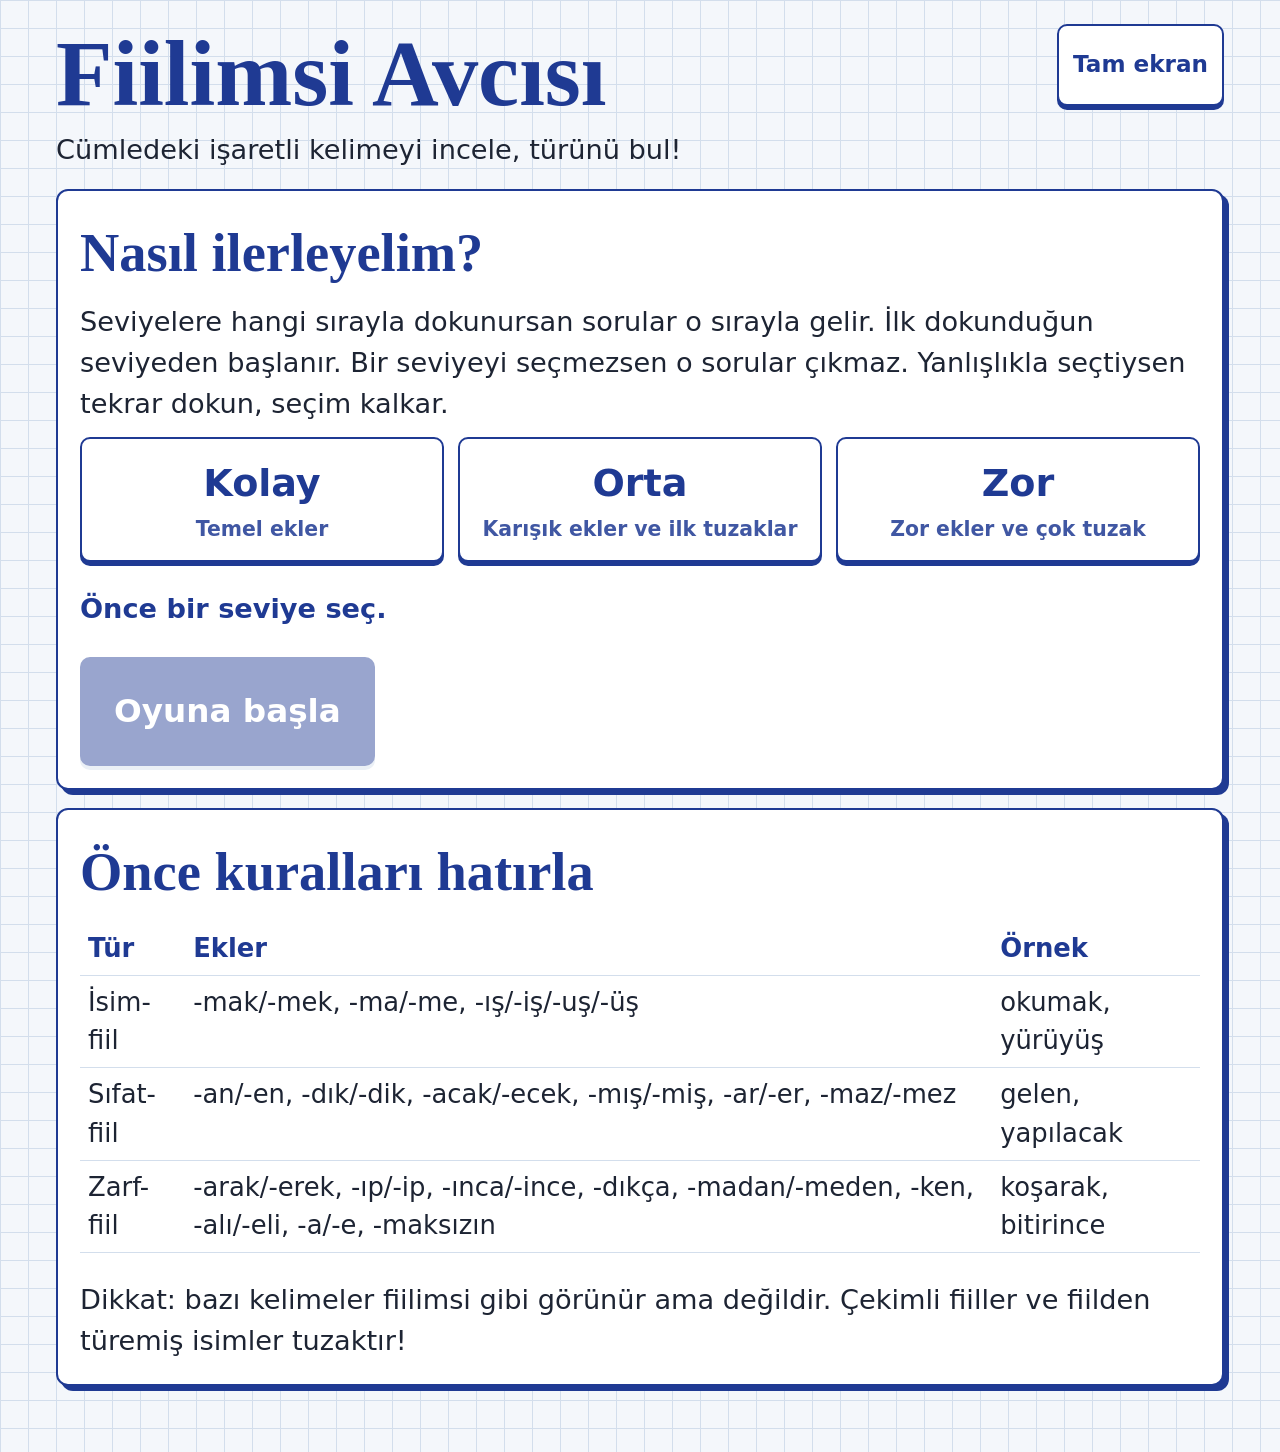
==== index.html @ 78b2e71a "Add files via upload" ====
<!DOCTYPE html>
<html lang="tr">
<head>
<meta charset="UTF-8">
<meta name="viewport" content="width=device-width, initial-scale=1">
<title>Fiilimsi Avcısı</title>
<style>
  /* ===== RENKLER (kareli defter teması) ===== */
  :root {
    --kagit: #f4f7fb; --cizgi: #d3deec; --murekkep: #1f3a93; --yazi: #1d2433;
    --kirmizi: #d7263d; --yesil: #1b8a5a; --sari: #ffe45e; --kart: #ffffff; --turuncu: #c76a00;
  }
  @media (prefers-color-scheme: dark) {
    :root { --kagit: #151b2b; --cizgi: #232c44; --murekkep: #9db4ff; --yazi: #e8ecf6;
            --kirmizi: #ff6b7d; --yesil: #4fd197; --sari: #6b5d10; --kart: #1d2438; --turuncu: #ffb04d; }
  }
  html { font-size: clamp(18px, 1.5vw + 8px, 32px); }
  * { box-sizing: border-box; }
  body {
    margin: 0; min-height: 100vh; color: var(--yazi);
    font-family: "Segoe UI", "Trebuchet MS", system-ui, sans-serif; font-size: 1rem; line-height: 1.5;
    user-select: none; -webkit-user-select: none; touch-action: manipulation;
    background-color: var(--kagit);
    background-image: linear-gradient(var(--cizgi) 1px, transparent 1px), linear-gradient(90deg, var(--cizgi) 1px, transparent 1px);
    background-size: 28px 28px;
  }
  main { max-width: 1200px; margin: 0 auto; padding: 24px 16px 48px; }
  h1 { font-family: "Segoe Print", "Comic Sans MS", "Bradley Hand", cursive; font-size: 3.4rem; color: var(--murekkep); margin: 0 0 4px; line-height: 1.1; }
  h2 { font-family: "Segoe Print", "Comic Sans MS", "Bradley Hand", cursive; font-size: 2rem; color: var(--murekkep); margin: 0 0 8px; }
  .baslik { display: flex; justify-content: space-between; align-items: flex-start; gap: 12px; }
  .kart { background: var(--kart); border: 2px solid var(--murekkep); border-radius: 12px;
          padding: 22px; margin: 18px 0; box-shadow: 5px 5px 0 var(--murekkep); }
  [hidden] { display: none !important; }

  /* ===== BUTONLAR (basınca aşağı çöker) ===== */
  button { font: inherit; font-weight: 800; cursor: pointer; border: 2px solid var(--murekkep);
           background: var(--kart); color: var(--murekkep); border-radius: 10px; padding: 14px 18px;
           min-height: 4rem; box-shadow: 0 4px 0 var(--murekkep); transition: transform .08s, box-shadow .08s, background .15s; }
  button:active:not(:disabled) { transform: translateY(4px); box-shadow: 0 0 0 var(--murekkep); }
  button:focus-visible { outline: 3px solid var(--kirmizi); outline-offset: 3px; }
  button:disabled { cursor: default; }
  @media (hover: hover) { button:not(.secili):hover:not(:disabled) { background: var(--sari); color: #1d2433; } }
  button:not(.secili):active:not(:disabled) { background: var(--sari); color: #1d2433; }
  .ana { background: var(--murekkep); color: var(--kart); font-size: 1.2rem; padding: 14px 32px; box-shadow: 0 4px 0 var(--yazi); }
  .ana:disabled { opacity: .45; box-shadow: 0 4px 0 var(--cizgi); }
  @media (hover: hover) { .ana:hover:not(:disabled) { background: var(--kirmizi) !important; color: #fff !important; } }
  #tamEkran { min-height: 3rem; padding: 8px 14px; white-space: nowrap; font-size: .85rem; }

  /* ===== SEVİYE SEÇİMİ ===== */
  .seviyeler { display: grid; grid-template-columns: repeat(auto-fit, minmax(11rem, 1fr)); gap: 14px; margin: 12px 0; }
  .seviye { display: flex; flex-direction: column; align-items: center; gap: 2px; font-size: 1.4rem; padding: 16px 10px; position: relative; }
  .seviye small { font-weight: 600; font-size: .75rem; opacity: .85; }
  .seviye.secili { background: var(--murekkep); color: var(--kart); }
  .rozet { position: absolute; top: -12px; right: -12px; width: 2.2rem; height: 2.2rem; line-height: 2.2rem; border-radius: 50%;
           background: var(--kirmizi); color: #fff; font-size: 1.2rem; box-shadow: 0 2px 0 rgba(0,0,0,.25); }
  .rozet:empty { display: none; }
  .sira { font-weight: 800; color: var(--murekkep); min-height: 1.5em; }

  table { width: 100%; border-collapse: collapse; font-size: .95rem; }
  th, td { text-align: left; padding: 7px 8px; border-bottom: 1px solid var(--cizgi); vertical-align: top; }
  th { color: var(--murekkep); }

  /* ===== OYUN ===== */
  .ust { font-size: 1.3rem; display: flex; justify-content: space-between; align-items: center; gap: 8px; font-weight: 800; flex-wrap: wrap; }
  .ilerleme { height: 12px; background: var(--cizgi); border-radius: 6px; overflow: hidden; margin: 8px 0; }
  .ilerleme div { height: 100%; width: 0; background: repeating-linear-gradient(45deg, var(--murekkep) 0 10px, var(--kirmizi) 10px 20px); transition: width .3s; }
  .soru { margin: 0 0 12px; color: var(--murekkep); font-weight: 800; }
  .chip { display: inline-block; padding: 1px 12px; border-radius: 999px; font-size: .8rem; color: #fff; margin-right: 8px; }
  .chip.kolay { background: var(--yesil); } .chip.orta { background: var(--turuncu); } .chip.zor { background: var(--kirmizi); }
  .cumle { font-size: 2rem; font-weight: 700; margin: 10px 0 6px; line-height: 1.6; }
  /* işaretli fiilimsi kutu içinde */
  mark { color: inherit; padding: 2px 10px; margin: 0 2px; border: 3px solid var(--kirmizi); border-radius: 8px;
         background: var(--sari); display: inline-block; line-height: 1.3; }
  .secenekler { display: grid; grid-template-columns: repeat(auto-fit, minmax(14rem, 1fr)); gap: 16px; }
  .secenekler button.dogru { background: var(--yesil); border-color: var(--yesil); color: #fff; box-shadow: 0 4px 0 rgba(0,0,0,.3); }
  .secenekler button.yanlis { background: var(--kirmizi); border-color: var(--kirmizi); color: #fff; box-shadow: 0 4px 0 rgba(0,0,0,.3); }
  .geri { margin-top: 18px; padding: 14px 16px; border-left: 8px solid var(--murekkep); border-radius: 6px; background: var(--cizgi); }
  .geri.ok { border-color: var(--yesil); } .geri.no { border-color: var(--kirmizi); }
  .geri b.d { color: var(--yesil); } .geri b.y { color: var(--kirmizi); }
  .tuzak { display: inline-block; background: var(--sari); color: #1d2433; padding: 0 10px; border-radius: 6px; font-weight: 800; margin-bottom: 4px; }
  .buyuk { font-family: "Segoe Print", "Comic Sans MS", cursive; font-size: 4.2rem; color: var(--murekkep); margin: 0; line-height: 1.1; }
  .salla { animation: salla .35s; }
  @keyframes salla { 20%,60% { transform: translateX(-8px); } 40%,80% { transform: translateX(8px); } }
  @media (prefers-reduced-motion: reduce) { * { transition: none !important; animation: none !important; } }
</style>
</head>
<body>
<main>
  <div class="baslik">
    <div>
      <h1>Fiilimsi Avcısı</h1>
      <p style="margin:0">Cümledeki işaretli kelimeyi incele, türünü bul!</p>
    </div>
    <button id="tamEkran">Tam ekran</button>
  </div>

  <!-- 1) BAŞLANGIÇ: SEVİYE SIRASI SEÇ -->
  <section id="giris">
    <div class="kart">
      <h2>Nasıl ilerleyelim?</h2>
      <p style="margin:0">Seviyelere hangi sırayla dokunursan sorular o sırayla gelir. İlk dokunduğun seviyeden başlanır. Bir seviyeyi seçmezsen o sorular çıkmaz. Yanlışlıkla seçtiysen tekrar dokun, seçim kalkar.</p>
      <div class="seviyeler">
        <button class="seviye" data-s="kolay" aria-pressed="false"><span class="rozet"></span>Kolay<small>Temel ekler</small></button>
        <button class="seviye" data-s="orta" aria-pressed="false"><span class="rozet"></span>Orta<small>Karışık ekler ve ilk tuzaklar</small></button>
        <button class="seviye" data-s="zor" aria-pressed="false"><span class="rozet"></span>Zor<small>Zor ekler ve çok tuzak</small></button>
      </div>
      <p class="sira" id="siraYazi"></p>
      <button class="ana" id="baslaBtn" disabled>Oyuna başla</button>
    </div>

    <div class="kart">
      <h2>Önce kuralları hatırla</h2>
      <table>
        <tr><th>Tür</th><th>Ekler</th><th>Örnek</th></tr>
        <tr><td>İsim-fiil</td><td>-mak/-mek, -ma/-me, -ış/-iş/-uş/-üş</td><td>okumak, yürüyüş</td></tr>
        <tr><td>Sıfat-fiil</td><td>-an/-en, -dık/-dik, -acak/-ecek, -mış/-miş, -ar/-er, -maz/-mez</td><td>gelen, yapılacak</td></tr>
        <tr><td>Zarf-fiil</td><td>-arak/-erek, -ıp/-ip, -ınca/-ince, -dıkça, -madan/-meden, -ken, -alı/-eli, -a/-e, -maksızın</td><td>koşarak, bitirince</td></tr>
      </table>
      <p style="margin-bottom:0">Dikkat: bazı kelimeler fiilimsi gibi görünür ama değildir. Çekimli fiiller ve fiilden türemiş isimler tuzaktır!</p>
    </div>
  </section>

  <!-- 2) OYUN EKRANI -->
  <section id="oyun" hidden>
    <div class="ust">
      <span id="canlar" aria-label="Kalan can"></span>
      <span>Puan: <span id="puan">0</span></span>
      <span>Seri: <span id="seri">0</span></span>
    </div>
    <div class="ilerleme"><div id="bar"></div></div>
    <div class="kart" id="soruKart">
      <p class="soru" id="sayac"></p>
      <p class="cumle" id="cumle"></p>
      <p class="soru">İşaretli kelime hangisi?</p>
      <div class="secenekler" id="secenekler"></div>
      <div class="geri" id="geri" hidden></div>
      <p><button class="ana" id="sonraki" hidden>Sonraki soru</button></p>
    </div>
  </section>

  <!-- 3) SONUÇ EKRANI -->
  <section id="bitis" class="kart" hidden>
    <h2 id="bitisBaslik"></h2>
    <p class="buyuk" id="bitisPuan"></p>
    <p id="bitisDetay" style="font-weight:800"></p>
    <p id="bitisMesaj"></p>
    <button class="ana" id="tekrarBtn">Seviyeleri yeniden seç</button>
  </section>
</main>

<script>
/* =====================================================
   SORU LİSTESİ — yeni soru eklemek için sadece bir satır ekle!
   [seviye, cümle, tür, açıklama, tuzak?]
   seviye : "kolay", "orta" veya "zor"
   cümle  : fiilimsiyi { } içine yaz
   tür    : "isim", "sifat", "zarf" veya "degil"
   tuzak  : tuzak soruysa 1 yaz (yoksa boş bırak)
   ===================================================== */
const SORULAR = [
  // ---------- KOLAY ----------
  ["kolay", "{Koşarak} okula yetişti.", "zarf", "-arak eki: Zarf-fiil. Yetişme işinin nasıl olduğunu anlatıyor."],
  ["kolay", "{Okumak} güzel bir alışkanlıktır.", "isim", "-mak eki: İsim-fiil. Cümlede isim gibi (özne) kullanılmış."],
  ["kolay", "{Gelen} misafirleri karşıladık.", "sifat", "-en eki: Sıfat-fiil. 'Misafirleri' adını niteliyor."],
  ["kolay", "Ali okula {gitti}.", "degil", "-ti çekim ekidir (geçmiş zaman). Çekimli fiil olduğu için fiilimsi DEĞİL."],
  ["kolay", "Ders {çalışırken} müzik dinleme.", "zarf", "-ken eki: Zarf-fiil. İki işin aynı anda yapıldığını gösteriyor."],
  ["kolay", "{Yürüyüş} sağlığa çok faydalıdır.", "isim", "-üş eki: İsim-fiil. Özne gibi kullanılmış."],
  ["kolay", "Kitabı {bitirince} bana ver.", "zarf", "-ince eki: Zarf-fiil. 'Ver' fiilinin zamanını bildiriyor."],
  ["kolay", "{Akan} sular durulur.", "sifat", "-an eki: Sıfat-fiil. 'Sular' adını niteliyor."],
  ["kolay", "Çocuklar bahçede {oynuyor}.", "degil", "-yor çekim ekidir (şimdiki zaman). Fiilimsi DEĞİL."],
  ["kolay", "{Yüzmek} çok güzel bir spordur.", "isim", "-mek eki: İsim-fiil. Cümlenin öznesi."],
  // ---------- ORTA ----------
  ["orta", "Yarın {yapılacak} sınava hazırlanıyorum.", "sifat", "-acak eki: Sıfat-fiil. 'Sınav' adını niteliyor."],
  ["orta", "{Konuşma} sırası sende.", "isim", "-ma eki: İsim-fiil. İşin adını bildiriyor."],
  ["orta", "{Okunmuş} kitapları rafa dizdi.", "sifat", "-mış eki: Sıfat-fiil. 'Kitapları' adını niteliyor."],
  ["orta", "{Güldükçe} içim ısınıyor.", "zarf", "-dıkça eki: Zarf-fiil. Tekrar eden bir durumu anlatıyor."],
  ["orta", "{Gördüğüm} film çok güzeldi.", "sifat", "-dık eki: Sıfat-fiil. 'Film' adını niteliyor."],
  ["orta", "Sınıfa {girmeden} önce ayakkabılarını temizle.", "zarf", "-madan eki: Zarf-fiil. Fiilin zamanını bildiriyor."],
  ["orta", "{Yazıp} çizmeyi çok severim.", "zarf", "-ıp eki: Zarf-fiil. Sonraki fiile bağlanıyor."],
  ["orta", "Çocuk {gülmeye} başladı.", "isim", "-me eki + yönelme hâli: İsim-fiil. İsim gibi çekimlenmiş."],
  ["orta", "Annem {yemek} pişirdi.", "degil", "TUZAK! Bu 'yemek' yiyecek anlamında bir isim. İş bildiren -mek eki değil.", 1],
  ["orta", "Babamın {geliri} bu yıl arttı.", "degil", "TUZAK! 'Gelir' kazanç demek, isimdir. Gelmek fiilinden türemiş bir isim.", 1],
  // ---------- ZOR ----------
  ["zor", "{Güler} yüzlü satıcı herkese yardım etti.", "sifat", "-er eki: Sıfat-fiil. 'Yüz' adını niteliyor, çekimli fiil değil."],
  ["zor", "{Gelenler} salona geçti.", "sifat", "-en eki: Sıfat-fiil. Adın yerini tutmuş (adlaşmış) ve çoğul eki almış."],
  ["zor", "Soru {sormaksızın} dışarı çıktı.", "zarf", "-maksızın eki: Zarf-fiil. 'Çıktı' fiilinin nasıl olduğunu anlatıyor."],
  ["zor", "{Gideli} üç yıl oldu.", "zarf", "-eli eki: Zarf-fiil. Zaman bildiriyor."],
  ["zor", "{Koşa koşa} eve geldi.", "zarf", "-a eki: Zarf-fiil. Tekrarlanarak 'nasıl geldi?' sorusunu cevaplıyor."],
  ["zor", "{Sevgi} insanı güçlü kılar.", "degil", "TUZAK! 'Sevgi' sevmek kökünden türemiş bir isimdir. -gi yapım ekidir, fiilimsi eki değil.", 1],
  ["zor", "{Koşu} pistinde antrenman yaptık.", "degil", "TUZAK! 'Koşu' -u ekiyle türemiş bir isimdir. Fiilimsi değil.", 1],
  ["zor", "{Yazar} yeni kitabını tanıttı.", "degil", "TUZAK! Burada 'yazar' bir meslek adı. Fiilimsi değil.", 1],
  ["zor", "{Görür görmez} ona koştu.", "zarf", "-ır ... -maz ekleri: Zarf-fiil. 'Koştu' fiilinin zamanını bildiriyor."],
  ["zor", "{Gülüşü} herkesi etkiledi.", "isim", "-üş eki: İsim-fiil. İşin adı olarak özne olmuş."]
].map(([sev, cumle, tur, ac, tuzak]) => ({ sev, cumle, tur, ac, tuzak: !!tuzak }));

const TURLER = { isim: "İsim-fiil", sifat: "Sıfat-fiil", zarf: "Zarf-fiil", degil: "Fiilimsi değil" };
const SEV_AD = { kolay: "Kolay", orta: "Orta", zor: "Zor" };
const CAN_SAYISI = 3;   // canı değiştirmek istersen bu sayıyı değiştir

let secim = [];   // seviyelere dokunma sırası
let liste, sira, puan, can, seri, dogru, cevaplandi;
const $ = id => document.getElementById(id);

// Listeyi karıştır (Fisher-Yates)
function karistir(dizi) {
  for (let i = dizi.length - 1; i > 0; i--) {
    const j = Math.floor(Math.random() * (i + 1));
    [dizi[i], dizi[j]] = [dizi[j], dizi[i]];
  }
  return dizi;
}

function ekranGoster(ad) {
  ["giris", "oyun", "bitis"].forEach(e => $(e).hidden = (e !== ad));
  window.scrollTo(0, 0);
}

/* ---------- SEVİYE SEÇİMİ ---------- */
function secimGuncelle() {
  document.querySelectorAll(".seviye").forEach(b => {
    const i = secim.indexOf(b.dataset.s);
    b.classList.toggle("secili", i >= 0);
    b.setAttribute("aria-pressed", i >= 0);
    b.querySelector(".rozet").textContent = i >= 0 ? i + 1 : "";
  });
  const n = SORULAR.filter(q => secim.includes(q.sev)).length;
  $("siraYazi").textContent = secim.length
    ? "Sıra: " + secim.map(s => SEV_AD[s]).join(" → ") + "  (" + n + " soru)"
    : "Önce bir seviye seç.";
  $("baslaBtn").disabled = secim.length === 0;
}

document.querySelectorAll(".seviye").forEach(b => {
  b.addEventListener("click", () => {
    const s = b.dataset.s;
    if (secim.includes(s)) secim = secim.filter(x => x !== s);
    else secim.push(s);
    secimGuncelle();
  });
});

/* ---------- OYUN ---------- */
function basla() {
  // Seçilen sırayla seviyeleri art arda diz, her seviyenin içini karıştır
  liste = secim.flatMap(s => karistir(SORULAR.filter(q => q.sev === s)));
  sira = 0; puan = 0; can = CAN_SAYISI; seri = 0; dogru = 0;
  ekranGoster("oyun");
  soruGoster();
}

function durumYaz() {
  $("canlar").textContent = "❤️".repeat(can) + "🖤".repeat(CAN_SAYISI - can);
  $("puan").textContent = puan;
  $("seri").textContent = seri;
  $("bar").style.width = (sira / liste.length * 100) + "%";
}

function soruGoster() {
  cevaplandi = false;
  const s = liste[sira];
  $("soruKart").classList.remove("salla");
  // { } işaretlerini <mark> etiketine çevir
  $("cumle").innerHTML = s.cumle.replace(/\{(.+?)\}/g, "<mark>$1</mark>");
  $("sayac").innerHTML = '<span class="chip ' + s.sev + '">' + SEV_AD[s.sev] + "</span>Soru " + (sira + 1) + " / " + liste.length;
  $("geri").hidden = true;
  $("sonraki").hidden = true;

  const kutu = $("secenekler");
  kutu.innerHTML = "";
  Object.keys(TURLER).forEach(anahtar => {
    const b = document.createElement("button");
    b.textContent = TURLER[anahtar];
    b.dataset.tur = anahtar;
    b.addEventListener("click", () => cevapla(anahtar));
    kutu.appendChild(b);
  });
  durumYaz();
}

function cevapla(secilen) {
  if (cevaplandi) return;
  cevaplandi = true;
  const s = liste[sira];
  const dogruMu = secilen === s.tur;

  if (dogruMu) {
    dogru++; seri++;
    puan += 10 + (seri >= 3 ? 5 : 0);   // 3 doğru üst üste = bonus
  } else {
    seri = 0; can--;
    $("soruKart").classList.add("salla");
  }

  document.querySelectorAll("#secenekler button").forEach(b => {
    b.disabled = true;
    if (b.dataset.tur === s.tur) b.classList.add("dogru");
    else if (b.dataset.tur === secilen) b.classList.add("yanlis");
  });

  const geri = $("geri");
  geri.hidden = false;
  geri.className = "geri " + (dogruMu ? "ok" : "no");
  geri.innerHTML = (s.tuzak ? '<span class="tuzak">Tuzak soruydu!</span><br>' : "") +
    (dogruMu ? '<b class="d">Doğru!</b> ' : '<b class="y">Yanlış.</b> Doğru cevap: ' + TURLER[s.tur] + ". ") + s.ac;

  durumYaz();
  const son = (can === 0) || (sira === liste.length - 1);
  $("sonraki").textContent = son ? "Sonucu gör" : "Sonraki soru";
  $("sonraki").hidden = false;
  $("sonraki").focus();
}

function sonraki() {
  if (can === 0 || sira === liste.length - 1) return bitir();
  sira++;
  soruGoster();
}

function bitir() {
  ekranGoster("bitis");
  const kazandi = can > 0;
  const cevaplanan = sira + 1;
  const oran = dogru / cevaplanan;
  $("bitisBaslik").textContent = kazandi ? "Oyun bitti!" : "Canların bitti!";
  $("bitisPuan").textContent = puan + " puan";
  $("bitisDetay").textContent = cevaplanan + " sorudan " + dogru + " tanesini doğru bildin.";
  let mesaj = "Biraz daha çalışırsan çok iyi olacak. Ekleri tekrar et ve yeniden dene!";
  if (!kazandi) mesaj = "Pes etme! Tuzaklara dikkat edip yeniden dene.";
  else if (oran >= 0.9) mesaj = "Harika! Tam bir fiilimsi avcısısın!";
  else if (oran >= 0.6) mesaj = "Çok iyi! Birkaç küçük hata kaldı.";
  $("bitisMesaj").textContent = mesaj;
}

// Tam ekran aç/kapat (akıllı tahtada daha geniş görünür)
$("tamEkran").addEventListener("click", () => {
  if (document.fullscreenElement) document.exitFullscreen();
  else if (document.documentElement.requestFullscreen) document.documentElement.requestFullscreen();
});
$("baslaBtn").addEventListener("click", basla);
$("tekrarBtn").addEventListener("click", () => { secim = []; secimGuncelle(); ekranGoster("giris"); });
$("sonraki").addEventListener("click", sonraki);
secimGuncelle();
</script>
</body>
</html>
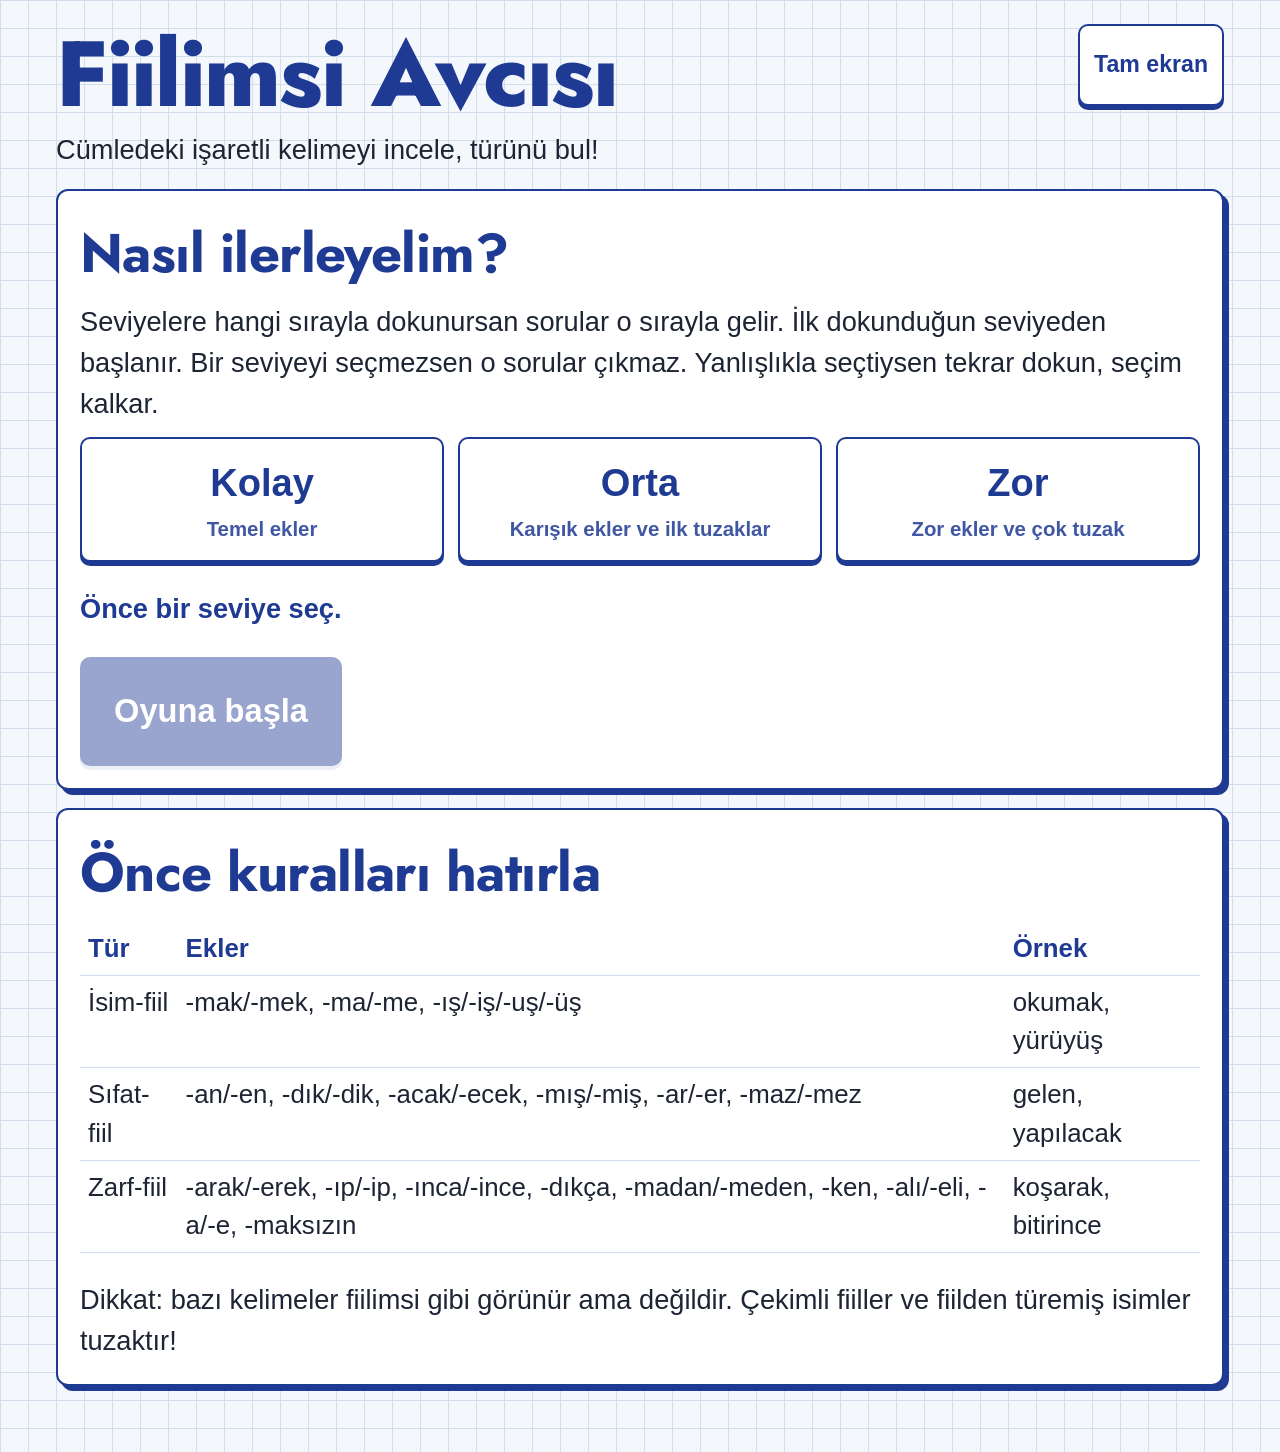
==== commit d5fc74c7: "Update index.html" ====
--- a/index.html
+++ b/index.html
@@ -4,11 +4,17 @@
 <meta charset="UTF-8">
 <meta name="viewport" content="width=device-width, initial-scale=1">
 <title>Fiilimsi Avcısı</title>
+<!-- Futura ve Helvetica benzeri yedek Google Fontlar (her cihazda kusursuz görünüm için) -->
+<link rel="preconnect" href="https://fonts.googleapis.com">
+<link rel="preconnect" href="https://fonts.gstatic.com" crossorigin>
+<link href="https://fonts.googleapis.com/css2?family=Inter:wght@400;600;700;800&family=Jost:wght@700;800&display=swap" rel="stylesheet">
 <style>
   /* ===== RENKLER (kareli defter teması) ===== */
   :root {
     --kagit: #f4f7fb; --cizgi: #d3deec; --murekkep: #1f3a93; --yazi: #1d2433;
     --kirmizi: #d7263d; --yesil: #1b8a5a; --sari: #ffe45e; --kart: #ffffff; --turuncu: #c76a00;
+    --font-baslik: "Futura", "Jost", "Century Gothic", sans-serif;
+    --font-metin: "Helvetica Neue", "Helvetica", "Inter", Arial, sans-serif;
   }
   @media (prefers-color-scheme: dark) {
     :root { --kagit: #151b2b; --cizgi: #232c44; --murekkep: #9db4ff; --yazi: #e8ecf6;
@@ -18,15 +24,15 @@
   * { box-sizing: border-box; }
   body {
     margin: 0; min-height: 100vh; color: var(--yazi);
-    font-family: "Segoe UI", "Trebuchet MS", system-ui, sans-serif; font-size: 1rem; line-height: 1.5;
+    font-family: var(--font-metin); font-size: 1rem; line-height: 1.5;
     user-select: none; -webkit-user-select: none; touch-action: manipulation;
     background-color: var(--kagit);
     background-image: linear-gradient(var(--cizgi) 1px, transparent 1px), linear-gradient(90deg, var(--cizgi) 1px, transparent 1px);
     background-size: 28px 28px;
   }
   main { max-width: 1200px; margin: 0 auto; padding: 24px 16px 48px; }
-  h1 { font-family: "Segoe Print", "Comic Sans MS", "Bradley Hand", cursive; font-size: 3.4rem; color: var(--murekkep); margin: 0 0 4px; line-height: 1.1; }
-  h2 { font-family: "Segoe Print", "Comic Sans MS", "Bradley Hand", cursive; font-size: 2rem; color: var(--murekkep); margin: 0 0 8px; }
+  h1 { font-family: var(--font-baslik); font-weight: 800; letter-spacing: -0.02em; font-size: 3.4rem; color: var(--murekkep); margin: 0 0 4px; line-height: 1.1; }
+  h2 { font-family: var(--font-baslik); font-weight: 700; letter-spacing: -0.01em; font-size: 2rem; color: var(--murekkep); margin: 0 0 8px; }
   .baslik { display: flex; justify-content: space-between; align-items: flex-start; gap: 12px; }
   .kart { background: var(--kart); border: 2px solid var(--murekkep); border-radius: 12px;
           padding: 22px; margin: 18px 0; box-shadow: 5px 5px 0 var(--murekkep); }
@@ -78,7 +84,7 @@
   .geri.ok { border-color: var(--yesil); } .geri.no { border-color: var(--kirmizi); }
   .geri b.d { color: var(--yesil); } .geri b.y { color: var(--kirmizi); }
   .tuzak { display: inline-block; background: var(--sari); color: #1d2433; padding: 0 10px; border-radius: 6px; font-weight: 800; margin-bottom: 4px; }
-  .buyuk { font-family: "Segoe Print", "Comic Sans MS", cursive; font-size: 4.2rem; color: var(--murekkep); margin: 0; line-height: 1.1; }
+  .buyuk { font-family: var(--font-baslik); font-weight: 800; font-size: 4.2rem; color: var(--murekkep); margin: 0; line-height: 1.1; }
   .salla { animation: salla .35s; }
   @keyframes salla { 20%,60% { transform: translateX(-8px); } 40%,80% { transform: translateX(8px); } }
   @media (prefers-reduced-motion: reduce) { * { transition: none !important; animation: none !important; } }
@@ -149,14 +155,6 @@
 </main>
 
 <script>
-/* =====================================================
-   SORU LİSTESİ — yeni soru eklemek için sadece bir satır ekle!
-   [seviye, cümle, tür, açıklama, tuzak?]
-   seviye : "kolay", "orta" veya "zor"
-   cümle  : fiilimsiyi { } içine yaz
-   tür    : "isim", "sifat", "zarf" veya "degil"
-   tuzak  : tuzak soruysa 1 yaz (yoksa boş bırak)
-   ===================================================== */
 const SORULAR = [
   // ---------- KOLAY ----------
   ["kolay", "{Koşarak} okula yetişti.", "zarf", "-arak eki: Zarf-fiil. Yetişme işinin nasıl olduğunu anlatıyor."],
@@ -195,13 +193,12 @@
 
 const TURLER = { isim: "İsim-fiil", sifat: "Sıfat-fiil", zarf: "Zarf-fiil", degil: "Fiilimsi değil" };
 const SEV_AD = { kolay: "Kolay", orta: "Orta", zor: "Zor" };
-const CAN_SAYISI = 3;   // canı değiştirmek istersen bu sayıyı değiştir
-
-let secim = [];   // seviyelere dokunma sırası
+const CAN_SAYISI = 3;
+
+let secim = [];
 let liste, sira, puan, can, seri, dogru, cevaplandi;
 const $ = id => document.getElementById(id);
 
-// Listeyi karıştır (Fisher-Yates)
 function karistir(dizi) {
   for (let i = dizi.length - 1; i > 0; i--) {
     const j = Math.floor(Math.random() * (i + 1));
@@ -215,7 +212,6 @@
   window.scrollTo(0, 0);
 }
 
-/* ---------- SEVİYE SEÇİMİ ---------- */
 function secimGuncelle() {
   document.querySelectorAll(".seviye").forEach(b => {
     const i = secim.indexOf(b.dataset.s);
@@ -239,9 +235,7 @@
   });
 });
 
-/* ---------- OYUN ---------- */
 function basla() {
-  // Seçilen sırayla seviyeleri art arda diz, her seviyenin içini karıştır
   liste = secim.flatMap(s => karistir(SORULAR.filter(q => q.sev === s)));
   sira = 0; puan = 0; can = CAN_SAYISI; seri = 0; dogru = 0;
   ekranGoster("oyun");
@@ -259,7 +253,6 @@
   cevaplandi = false;
   const s = liste[sira];
   $("soruKart").classList.remove("salla");
-  // { } işaretlerini <mark> etiketine çevir
   $("cumle").innerHTML = s.cumle.replace(/\{(.+?)\}/g, "<mark>$1</mark>");
   $("sayac").innerHTML = '<span class="chip ' + s.sev + '">' + SEV_AD[s.sev] + "</span>Soru " + (sira + 1) + " / " + liste.length;
   $("geri").hidden = true;
@@ -285,7 +278,7 @@
 
   if (dogruMu) {
     dogru++; seri++;
-    puan += 10 + (seri >= 3 ? 5 : 0);   // 3 doğru üst üste = bonus
+    puan += 10 + (seri >= 3 ? 5 : 0);
   } else {
     seri = 0; can--;
     $("soruKart").classList.add("salla");
@@ -331,7 +324,6 @@
   $("bitisMesaj").textContent = mesaj;
 }
 
-// Tam ekran aç/kapat (akıllı tahtada daha geniş görünür)
 $("tamEkran").addEventListener("click", () => {
   if (document.fullscreenElement) document.exitFullscreen();
   else if (document.documentElement.requestFullscreen) document.documentElement.requestFullscreen();
@@ -342,4 +334,4 @@
 secimGuncelle();
 </script>
 </body>
-</html>+</html>
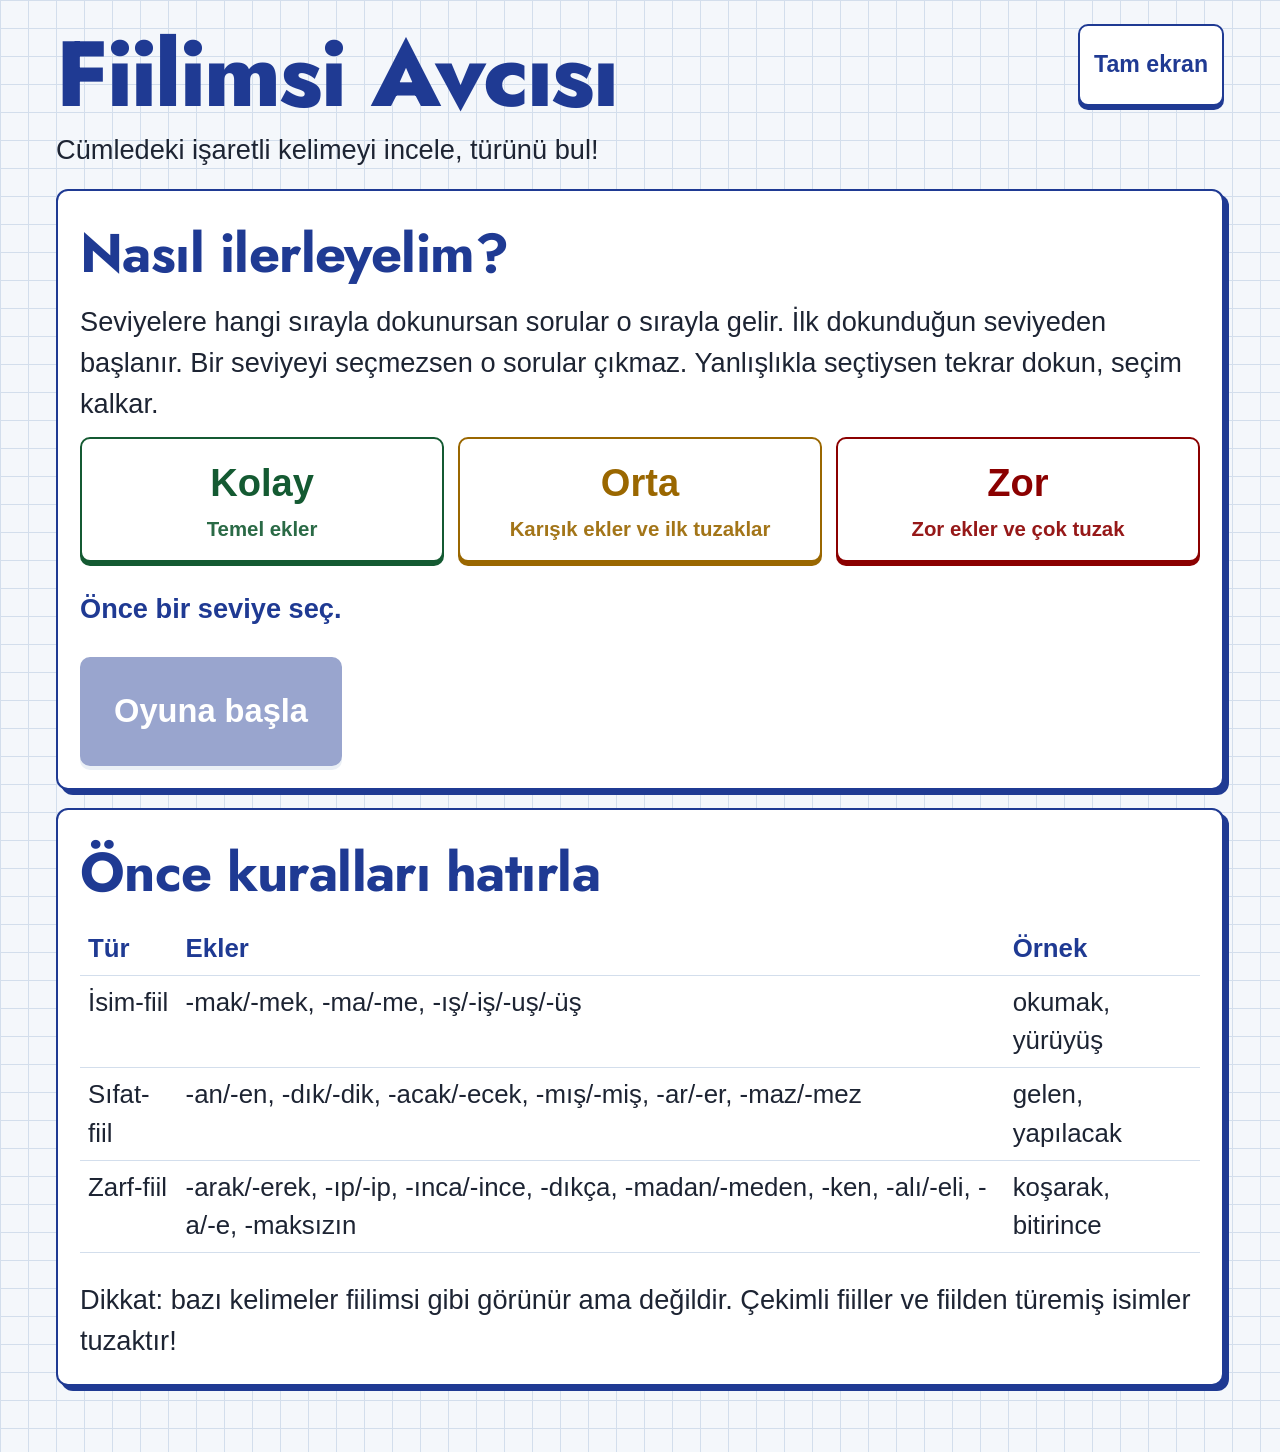
==== commit f33cb941: "Update index.html" ====
--- a/index.html
+++ b/index.html
@@ -13,12 +13,19 @@
   :root {
     --kagit: #f4f7fb; --cizgi: #d3deec; --murekkep: #1f3a93; --yazi: #1d2433;
     --kirmizi: #d7263d; --yesil: #1b8a5a; --sari: #ffe45e; --kart: #ffffff; --turuncu: #c76a00;
+    /* Koyu seviye renkleri */
+    --sev-kolay: #145a32;
+    --sev-orta: #9a6700;
+    --sev-zor: #8b0000;
     --font-baslik: "Futura", "Jost", "Century Gothic", sans-serif;
     --font-metin: "Helvetica Neue", "Helvetica", "Inter", Arial, sans-serif;
   }
   @media (prefers-color-scheme: dark) {
     :root { --kagit: #151b2b; --cizgi: #232c44; --murekkep: #9db4ff; --yazi: #e8ecf6;
-            --kirmizi: #ff6b7d; --yesil: #4fd197; --sari: #6b5d10; --kart: #1d2438; --turuncu: #ffb04d; }
+            --kirmizi: #ff6b7d; --yesil: #4fd197; --sari: #6b5d10; --kart: #1d2438; --turuncu: #ffb04d;
+            --sev-kolay: #1e8449;
+            --sev-orta: #b7791f;
+            --sev-zor: #a93226; }
   }
   html { font-size: clamp(18px, 1.5vw + 8px, 32px); }
   * { box-sizing: border-box; }
@@ -52,13 +59,21 @@
   @media (hover: hover) { .ana:hover:not(:disabled) { background: var(--kirmizi) !important; color: #fff !important; } }
   #tamEkran { min-height: 3rem; padding: 8px 14px; white-space: nowrap; font-size: .85rem; }
 
-  /* ===== SEVİYE SEÇİMİ ===== */
+  /* ===== SEVİYE SEÇİMİ (Koyu Yeşil, Koyu Sarı, Koyu Kırmızı) ===== */
   .seviyeler { display: grid; grid-template-columns: repeat(auto-fit, minmax(11rem, 1fr)); gap: 14px; margin: 12px 0; }
   .seviye { display: flex; flex-direction: column; align-items: center; gap: 2px; font-size: 1.4rem; padding: 16px 10px; position: relative; }
-  .seviye small { font-weight: 600; font-size: .75rem; opacity: .85; }
-  .seviye.secili { background: var(--murekkep); color: var(--kart); }
+  .seviye small { font-weight: 600; font-size: .75rem; opacity: .9; }
+
+  .seviye[data-s="kolay"] { color: var(--sev-kolay); border-color: var(--sev-kolay); box-shadow: 0 4px 0 var(--sev-kolay); }
+  .seviye[data-s="orta"] { color: var(--sev-orta); border-color: var(--sev-orta); box-shadow: 0 4px 0 var(--sev-orta); }
+  .seviye[data-s="zor"] { color: var(--sev-zor); border-color: var(--sev-zor); box-shadow: 0 4px 0 var(--sev-zor); }
+
+  .seviye[data-s="kolay"].secili { background: var(--sev-kolay); color: #ffffff; }
+  .seviye[data-s="orta"].secili { background: var(--sev-orta); color: #ffffff; }
+  .seviye[data-s="zor"].secili { background: var(--sev-zor); color: #ffffff; }
+
   .rozet { position: absolute; top: -12px; right: -12px; width: 2.2rem; height: 2.2rem; line-height: 2.2rem; border-radius: 50%;
-           background: var(--kirmizi); color: #fff; font-size: 1.2rem; box-shadow: 0 2px 0 rgba(0,0,0,.25); }
+           background: var(--murekkep); color: #fff; font-size: 1.2rem; box-shadow: 0 2px 0 rgba(0,0,0,.25); border: 2px solid #fff; }
   .rozet:empty { display: none; }
   .sira { font-weight: 800; color: var(--murekkep); min-height: 1.5em; }
 
@@ -68,11 +83,33 @@
 
   /* ===== OYUN ===== */
   .ust { font-size: 1.3rem; display: flex; justify-content: space-between; align-items: center; gap: 8px; font-weight: 800; flex-wrap: wrap; }
+  
+  /* İçi boş ve kalın interrobang can göstergesi */
+  .can-ikon {
+    display: inline-block;
+    font-weight: 900;
+    font-size: 1.8rem;
+    line-height: 1;
+    margin-right: 6px;
+    color: var(--kart);
+    -webkit-text-stroke: 2.2px var(--kirmizi);
+    paint-order: stroke fill;
+  }
+  .can-ikon.bos {
+    -webkit-text-stroke: 2px var(--cizgi);
+    opacity: 0.55;
+  }
+
   .ilerleme { height: 12px; background: var(--cizgi); border-radius: 6px; overflow: hidden; margin: 8px 0; }
   .ilerleme div { height: 100%; width: 0; background: repeating-linear-gradient(45deg, var(--murekkep) 0 10px, var(--kirmizi) 10px 20px); transition: width .3s; }
   .soru { margin: 0 0 12px; color: var(--murekkep); font-weight: 800; }
-  .chip { display: inline-block; padding: 1px 12px; border-radius: 999px; font-size: .8rem; color: #fff; margin-right: 8px; }
-  .chip.kolay { background: var(--yesil); } .chip.orta { background: var(--turuncu); } .chip.zor { background: var(--kirmizi); }
+  
+  /* Soru üzerindeki seviye etiketleri (Koyu Yeşil, Koyu Sarı, Koyu Kırmızı) */
+  .chip { display: inline-block; padding: 3px 14px; border-radius: 999px; font-size: .85rem; font-weight: 800; color: #fff; margin-right: 10px; letter-spacing: 0.02em; box-shadow: 0 2px 0 rgba(0,0,0,.2); }
+  .chip.kolay { background: var(--sev-kolay); }
+  .chip.orta { background: var(--sev-orta); }
+  .chip.zor { background: var(--sev-zor); }
+
   .cumle { font-size: 2rem; font-weight: 700; margin: 10px 0 6px; line-height: 1.6; }
   /* işaretli fiilimsi kutu içinde */
   mark { color: inherit; padding: 2px 10px; margin: 0 2px; border: 3px solid var(--kirmizi); border-radius: 8px;
@@ -243,7 +280,9 @@
 }
 
 function durumYaz() {
-  $("canlar").textContent = "❤️".repeat(can) + "🖤".repeat(CAN_SAYISI - can);
+  $("canlar").innerHTML =
+    '<span class="can-ikon">‽</span>'.repeat(can) +
+    '<span class="can-ikon bos">‽</span>'.repeat(CAN_SAYISI - can);
   $("puan").textContent = puan;
   $("seri").textContent = seri;
   $("bar").style.width = (sira / liste.length * 100) + "%";
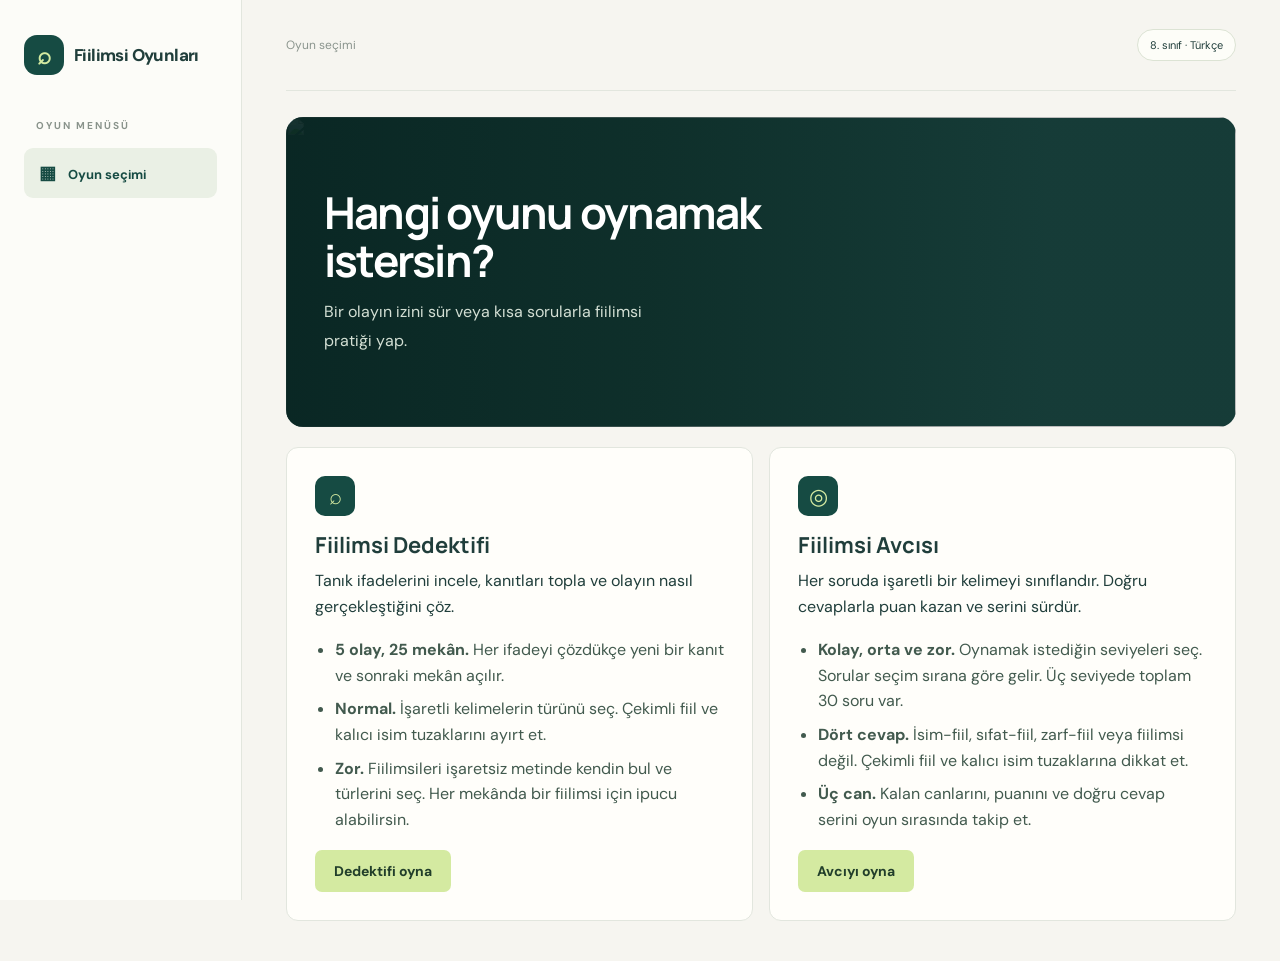
==== commit bf229435: "asertm" ====
--- a/index.html
+++ b/index.html
@@ -1,376 +1 @@
-<!DOCTYPE html>
-<html lang="tr">
-<head>
-<meta charset="UTF-8">
-<meta name="viewport" content="width=device-width, initial-scale=1">
-<title>Fiilimsi Avcısı</title>
-<!-- Futura ve Helvetica benzeri yedek Google Fontlar (her cihazda kusursuz görünüm için) -->
-<link rel="preconnect" href="https://fonts.googleapis.com">
-<link rel="preconnect" href="https://fonts.gstatic.com" crossorigin>
-<link href="https://fonts.googleapis.com/css2?family=Inter:wght@400;600;700;800&family=Jost:wght@700;800&display=swap" rel="stylesheet">
-<style>
-  /* ===== RENKLER (kareli defter teması) ===== */
-  :root {
-    --kagit: #f4f7fb; --cizgi: #d3deec; --murekkep: #1f3a93; --yazi: #1d2433;
-    --kirmizi: #d7263d; --yesil: #1b8a5a; --sari: #ffe45e; --kart: #ffffff; --turuncu: #c76a00;
-    /* Koyu seviye renkleri */
-    --sev-kolay: #145a32;
-    --sev-orta: #9a6700;
-    --sev-zor: #8b0000;
-    --font-baslik: "Futura", "Jost", "Century Gothic", sans-serif;
-    --font-metin: "Helvetica Neue", "Helvetica", "Inter", Arial, sans-serif;
-  }
-  @media (prefers-color-scheme: dark) {
-    :root { --kagit: #151b2b; --cizgi: #232c44; --murekkep: #9db4ff; --yazi: #e8ecf6;
-            --kirmizi: #ff6b7d; --yesil: #4fd197; --sari: #6b5d10; --kart: #1d2438; --turuncu: #ffb04d;
-            --sev-kolay: #1e8449;
-            --sev-orta: #b7791f;
-            --sev-zor: #a93226; }
-  }
-  html { font-size: clamp(18px, 1.5vw + 8px, 32px); }
-  * { box-sizing: border-box; }
-  body {
-    margin: 0; min-height: 100vh; color: var(--yazi);
-    font-family: var(--font-metin); font-size: 1rem; line-height: 1.5;
-    user-select: none; -webkit-user-select: none; touch-action: manipulation;
-    background-color: var(--kagit);
-    background-image: linear-gradient(var(--cizgi) 1px, transparent 1px), linear-gradient(90deg, var(--cizgi) 1px, transparent 1px);
-    background-size: 28px 28px;
-  }
-  main { max-width: 1200px; margin: 0 auto; padding: 24px 16px 48px; }
-  h1 { font-family: var(--font-baslik); font-weight: 800; letter-spacing: -0.02em; font-size: 3.4rem; color: var(--murekkep); margin: 0 0 4px; line-height: 1.1; }
-  h2 { font-family: var(--font-baslik); font-weight: 700; letter-spacing: -0.01em; font-size: 2rem; color: var(--murekkep); margin: 0 0 8px; }
-  .baslik { display: flex; justify-content: space-between; align-items: flex-start; gap: 12px; }
-  .kart { background: var(--kart); border: 2px solid var(--murekkep); border-radius: 12px;
-          padding: 22px; margin: 18px 0; box-shadow: 5px 5px 0 var(--murekkep); }
-  [hidden] { display: none !important; }
-
-  /* ===== BUTONLAR (basınca aşağı çöker) ===== */
-  button { font: inherit; font-weight: 800; cursor: pointer; border: 2px solid var(--murekkep);
-           background: var(--kart); color: var(--murekkep); border-radius: 10px; padding: 14px 18px;
-           min-height: 4rem; box-shadow: 0 4px 0 var(--murekkep); transition: transform .08s, box-shadow .08s, background .15s; }
-  button:active:not(:disabled) { transform: translateY(4px); box-shadow: 0 0 0 var(--murekkep); }
-  button:focus-visible { outline: 3px solid var(--kirmizi); outline-offset: 3px; }
-  button:disabled { cursor: default; }
-  @media (hover: hover) { button:not(.secili):hover:not(:disabled) { background: var(--sari); color: #1d2433; } }
-  button:not(.secili):active:not(:disabled) { background: var(--sari); color: #1d2433; }
-  .ana { background: var(--murekkep); color: var(--kart); font-size: 1.2rem; padding: 14px 32px; box-shadow: 0 4px 0 var(--yazi); }
-  .ana:disabled { opacity: .45; box-shadow: 0 4px 0 var(--cizgi); }
-  @media (hover: hover) { .ana:hover:not(:disabled) { background: var(--kirmizi) !important; color: #fff !important; } }
-  #tamEkran { min-height: 3rem; padding: 8px 14px; white-space: nowrap; font-size: .85rem; }
-
-  /* ===== SEVİYE SEÇİMİ (Koyu Yeşil, Koyu Sarı, Koyu Kırmızı) ===== */
-  .seviyeler { display: grid; grid-template-columns: repeat(auto-fit, minmax(11rem, 1fr)); gap: 14px; margin: 12px 0; }
-  .seviye { display: flex; flex-direction: column; align-items: center; gap: 2px; font-size: 1.4rem; padding: 16px 10px; position: relative; }
-  .seviye small { font-weight: 600; font-size: .75rem; opacity: .9; }
-
-  .seviye[data-s="kolay"] { color: var(--sev-kolay); border-color: var(--sev-kolay); box-shadow: 0 4px 0 var(--sev-kolay); }
-  .seviye[data-s="orta"] { color: var(--sev-orta); border-color: var(--sev-orta); box-shadow: 0 4px 0 var(--sev-orta); }
-  .seviye[data-s="zor"] { color: var(--sev-zor); border-color: var(--sev-zor); box-shadow: 0 4px 0 var(--sev-zor); }
-
-  .seviye[data-s="kolay"].secili { background: var(--sev-kolay); color: #ffffff; }
-  .seviye[data-s="orta"].secili { background: var(--sev-orta); color: #ffffff; }
-  .seviye[data-s="zor"].secili { background: var(--sev-zor); color: #ffffff; }
-
-  .rozet { position: absolute; top: -12px; right: -12px; width: 2.2rem; height: 2.2rem; line-height: 2.2rem; border-radius: 50%;
-           background: var(--murekkep); color: #fff; font-size: 1.2rem; box-shadow: 0 2px 0 rgba(0,0,0,.25); border: 2px solid #fff; }
-  .rozet:empty { display: none; }
-  .sira { font-weight: 800; color: var(--murekkep); min-height: 1.5em; }
-
-  table { width: 100%; border-collapse: collapse; font-size: .95rem; }
-  th, td { text-align: left; padding: 7px 8px; border-bottom: 1px solid var(--cizgi); vertical-align: top; }
-  th { color: var(--murekkep); }
-
-  /* ===== OYUN ===== */
-  .ust { font-size: 1.3rem; display: flex; justify-content: space-between; align-items: center; gap: 8px; font-weight: 800; flex-wrap: wrap; }
-  
-  /* İçi boş ve kalın interrobang can göstergesi */
-  .can-ikon {
-    display: inline-block;
-    font-weight: 900;
-    font-size: 1.8rem;
-    line-height: 1;
-    margin-right: 6px;
-    color: var(--kart);
-    -webkit-text-stroke: 2.2px var(--kirmizi);
-    paint-order: stroke fill;
-  }
-  .can-ikon.bos {
-    -webkit-text-stroke: 2px var(--cizgi);
-    opacity: 0.55;
-  }
-
-  .ilerleme { height: 12px; background: var(--cizgi); border-radius: 6px; overflow: hidden; margin: 8px 0; }
-  .ilerleme div { height: 100%; width: 0; background: repeating-linear-gradient(45deg, var(--murekkep) 0 10px, var(--kirmizi) 10px 20px); transition: width .3s; }
-  .soru { margin: 0 0 12px; color: var(--murekkep); font-weight: 800; }
-  
-  /* Soru üzerindeki seviye etiketleri (Koyu Yeşil, Koyu Sarı, Koyu Kırmızı) */
-  .chip { display: inline-block; padding: 3px 14px; border-radius: 999px; font-size: .85rem; font-weight: 800; color: #fff; margin-right: 10px; letter-spacing: 0.02em; box-shadow: 0 2px 0 rgba(0,0,0,.2); }
-  .chip.kolay { background: var(--sev-kolay); }
-  .chip.orta { background: var(--sev-orta); }
-  .chip.zor { background: var(--sev-zor); }
-
-  .cumle { font-size: 2rem; font-weight: 700; margin: 10px 0 6px; line-height: 1.6; }
-  /* işaretli fiilimsi kutu içinde */
-  mark { color: inherit; padding: 2px 10px; margin: 0 2px; border: 3px solid var(--kirmizi); border-radius: 8px;
-         background: var(--sari); display: inline-block; line-height: 1.3; }
-  .secenekler { display: grid; grid-template-columns: repeat(auto-fit, minmax(14rem, 1fr)); gap: 16px; }
-  .secenekler button.dogru { background: var(--yesil); border-color: var(--yesil); color: #fff; box-shadow: 0 4px 0 rgba(0,0,0,.3); }
-  .secenekler button.yanlis { background: var(--kirmizi); border-color: var(--kirmizi); color: #fff; box-shadow: 0 4px 0 rgba(0,0,0,.3); }
-  .geri { margin-top: 18px; padding: 14px 16px; border-left: 8px solid var(--murekkep); border-radius: 6px; background: var(--cizgi); }
-  .geri.ok { border-color: var(--yesil); } .geri.no { border-color: var(--kirmizi); }
-  .geri b.d { color: var(--yesil); } .geri b.y { color: var(--kirmizi); }
-  .tuzak { display: inline-block; background: var(--sari); color: #1d2433; padding: 0 10px; border-radius: 6px; font-weight: 800; margin-bottom: 4px; }
-  .buyuk { font-family: var(--font-baslik); font-weight: 800; font-size: 4.2rem; color: var(--murekkep); margin: 0; line-height: 1.1; }
-  .salla { animation: salla .35s; }
-  @keyframes salla { 20%,60% { transform: translateX(-8px); } 40%,80% { transform: translateX(8px); } }
-  @media (prefers-reduced-motion: reduce) { * { transition: none !important; animation: none !important; } }
-</style>
-</head>
-<body>
-<main>
-  <div class="baslik">
-    <div>
-      <h1>Fiilimsi Avcısı</h1>
-      <p style="margin:0">Cümledeki işaretli kelimeyi incele, türünü bul!</p>
-    </div>
-    <button id="tamEkran">Tam ekran</button>
-  </div>
-
-  <!-- 1) BAŞLANGIÇ: SEVİYE SIRASI SEÇ -->
-  <section id="giris">
-    <div class="kart">
-      <h2>Nasıl ilerleyelim?</h2>
-      <p style="margin:0">Seviyelere hangi sırayla dokunursan sorular o sırayla gelir. İlk dokunduğun seviyeden başlanır. Bir seviyeyi seçmezsen o sorular çıkmaz. Yanlışlıkla seçtiysen tekrar dokun, seçim kalkar.</p>
-      <div class="seviyeler">
-        <button class="seviye" data-s="kolay" aria-pressed="false"><span class="rozet"></span>Kolay<small>Temel ekler</small></button>
-        <button class="seviye" data-s="orta" aria-pressed="false"><span class="rozet"></span>Orta<small>Karışık ekler ve ilk tuzaklar</small></button>
-        <button class="seviye" data-s="zor" aria-pressed="false"><span class="rozet"></span>Zor<small>Zor ekler ve çok tuzak</small></button>
-      </div>
-      <p class="sira" id="siraYazi"></p>
-      <button class="ana" id="baslaBtn" disabled>Oyuna başla</button>
-    </div>
-
-    <div class="kart">
-      <h2>Önce kuralları hatırla</h2>
-      <table>
-        <tr><th>Tür</th><th>Ekler</th><th>Örnek</th></tr>
-        <tr><td>İsim-fiil</td><td>-mak/-mek, -ma/-me, -ış/-iş/-uş/-üş</td><td>okumak, yürüyüş</td></tr>
-        <tr><td>Sıfat-fiil</td><td>-an/-en, -dık/-dik, -acak/-ecek, -mış/-miş, -ar/-er, -maz/-mez</td><td>gelen, yapılacak</td></tr>
-        <tr><td>Zarf-fiil</td><td>-arak/-erek, -ıp/-ip, -ınca/-ince, -dıkça, -madan/-meden, -ken, -alı/-eli, -a/-e, -maksızın</td><td>koşarak, bitirince</td></tr>
-      </table>
-      <p style="margin-bottom:0">Dikkat: bazı kelimeler fiilimsi gibi görünür ama değildir. Çekimli fiiller ve fiilden türemiş isimler tuzaktır!</p>
-    </div>
-  </section>
-
-  <!-- 2) OYUN EKRANI -->
-  <section id="oyun" hidden>
-    <div class="ust">
-      <span id="canlar" aria-label="Kalan can"></span>
-      <span>Puan: <span id="puan">0</span></span>
-      <span>Seri: <span id="seri">0</span></span>
-    </div>
-    <div class="ilerleme"><div id="bar"></div></div>
-    <div class="kart" id="soruKart">
-      <p class="soru" id="sayac"></p>
-      <p class="cumle" id="cumle"></p>
-      <p class="soru">İşaretli kelime hangisi?</p>
-      <div class="secenekler" id="secenekler"></div>
-      <div class="geri" id="geri" hidden></div>
-      <p><button class="ana" id="sonraki" hidden>Sonraki soru</button></p>
-    </div>
-  </section>
-
-  <!-- 3) SONUÇ EKRANI -->
-  <section id="bitis" class="kart" hidden>
-    <h2 id="bitisBaslik"></h2>
-    <p class="buyuk" id="bitisPuan"></p>
-    <p id="bitisDetay" style="font-weight:800"></p>
-    <p id="bitisMesaj"></p>
-    <button class="ana" id="tekrarBtn">Seviyeleri yeniden seç</button>
-  </section>
-</main>
-
-<script>
-const SORULAR = [
-  // ---------- KOLAY ----------
-  ["kolay", "{Koşarak} okula yetişti.", "zarf", "-arak eki: Zarf-fiil. Yetişme işinin nasıl olduğunu anlatıyor."],
-  ["kolay", "{Okumak} güzel bir alışkanlıktır.", "isim", "-mak eki: İsim-fiil. Cümlede isim gibi (özne) kullanılmış."],
-  ["kolay", "{Gelen} misafirleri karşıladık.", "sifat", "-en eki: Sıfat-fiil. 'Misafirleri' adını niteliyor."],
-  ["kolay", "Ali okula {gitti}.", "degil", "-ti çekim ekidir (geçmiş zaman). Çekimli fiil olduğu için fiilimsi DEĞİL."],
-  ["kolay", "Ders {çalışırken} müzik dinleme.", "zarf", "-ken eki: Zarf-fiil. İki işin aynı anda yapıldığını gösteriyor."],
-  ["kolay", "{Yürüyüş} sağlığa çok faydalıdır.", "isim", "-üş eki: İsim-fiil. Özne gibi kullanılmış."],
-  ["kolay", "Kitabı {bitirince} bana ver.", "zarf", "-ince eki: Zarf-fiil. 'Ver' fiilinin zamanını bildiriyor."],
-  ["kolay", "{Akan} sular durulur.", "sifat", "-an eki: Sıfat-fiil. 'Sular' adını niteliyor."],
-  ["kolay", "Çocuklar bahçede {oynuyor}.", "degil", "-yor çekim ekidir (şimdiki zaman). Fiilimsi DEĞİL."],
-  ["kolay", "{Yüzmek} çok güzel bir spordur.", "isim", "-mek eki: İsim-fiil. Cümlenin öznesi."],
-  // ---------- ORTA ----------
-  ["orta", "Yarın {yapılacak} sınava hazırlanıyorum.", "sifat", "-acak eki: Sıfat-fiil. 'Sınav' adını niteliyor."],
-  ["orta", "{Konuşma} sırası sende.", "isim", "-ma eki: İsim-fiil. İşin adını bildiriyor."],
-  ["orta", "{Okunmuş} kitapları rafa dizdi.", "sifat", "-mış eki: Sıfat-fiil. 'Kitapları' adını niteliyor."],
-  ["orta", "{Güldükçe} içim ısınıyor.", "zarf", "-dıkça eki: Zarf-fiil. Tekrar eden bir durumu anlatıyor."],
-  ["orta", "{Gördüğüm} film çok güzeldi.", "sifat", "-dık eki: Sıfat-fiil. 'Film' adını niteliyor."],
-  ["orta", "Sınıfa {girmeden} önce ayakkabılarını temizle.", "zarf", "-madan eki: Zarf-fiil. Fiilin zamanını bildiriyor."],
-  ["orta", "{Yazıp} çizmeyi çok severim.", "zarf", "-ıp eki: Zarf-fiil. Sonraki fiile bağlanıyor."],
-  ["orta", "Çocuk {gülmeye} başladı.", "isim", "-me eki + yönelme hâli: İsim-fiil. İsim gibi çekimlenmiş."],
-  ["orta", "Annem {yemek} pişirdi.", "degil", "TUZAK! Bu 'yemek' yiyecek anlamında bir isim. İş bildiren -mek eki değil.", 1],
-  ["orta", "Babamın {geliri} bu yıl arttı.", "degil", "TUZAK! 'Gelir' kazanç demek, isimdir. Gelmek fiilinden türemiş bir isim.", 1],
-  // ---------- ZOR ----------
-  ["zor", "{Güler} yüzlü satıcı herkese yardım etti.", "sifat", "-er eki: Sıfat-fiil. 'Yüz' adını niteliyor, çekimli fiil değil."],
-  ["zor", "{Gelenler} salona geçti.", "sifat", "-en eki: Sıfat-fiil. Adın yerini tutmuş (adlaşmış) ve çoğul eki almış."],
-  ["zor", "Soru {sormaksızın} dışarı çıktı.", "zarf", "-maksızın eki: Zarf-fiil. 'Çıktı' fiilinin nasıl olduğunu anlatıyor."],
-  ["zor", "{Gideli} üç yıl oldu.", "zarf", "-eli eki: Zarf-fiil. Zaman bildiriyor."],
-  ["zor", "{Koşa koşa} eve geldi.", "zarf", "-a eki: Zarf-fiil. Tekrarlanarak 'nasıl geldi?' sorusunu cevaplıyor."],
-  ["zor", "{Sevgi} insanı güçlü kılar.", "degil", "TUZAK! 'Sevgi' sevmek kökünden türemiş bir isimdir. -gi yapım ekidir, fiilimsi eki değil.", 1],
-  ["zor", "{Koşu} pistinde antrenman yaptık.", "degil", "TUZAK! 'Koşu' -u ekiyle türemiş bir isimdir. Fiilimsi değil.", 1],
-  ["zor", "{Yazar} yeni kitabını tanıttı.", "degil", "TUZAK! Burada 'yazar' bir meslek adı. Fiilimsi değil.", 1],
-  ["zor", "{Görür görmez} ona koştu.", "zarf", "-ır ... -maz ekleri: Zarf-fiil. 'Koştu' fiilinin zamanını bildiriyor."],
-  ["zor", "{Gülüşü} herkesi etkiledi.", "isim", "-üş eki: İsim-fiil. İşin adı olarak özne olmuş."]
-].map(([sev, cumle, tur, ac, tuzak]) => ({ sev, cumle, tur, ac, tuzak: !!tuzak }));
-
-const TURLER = { isim: "İsim-fiil", sifat: "Sıfat-fiil", zarf: "Zarf-fiil", degil: "Fiilimsi değil" };
-const SEV_AD = { kolay: "Kolay", orta: "Orta", zor: "Zor" };
-const CAN_SAYISI = 3;
-
-let secim = [];
-let liste, sira, puan, can, seri, dogru, cevaplandi;
-const $ = id => document.getElementById(id);
-
-function karistir(dizi) {
-  for (let i = dizi.length - 1; i > 0; i--) {
-    const j = Math.floor(Math.random() * (i + 1));
-    [dizi[i], dizi[j]] = [dizi[j], dizi[i]];
-  }
-  return dizi;
-}
-
-function ekranGoster(ad) {
-  ["giris", "oyun", "bitis"].forEach(e => $(e).hidden = (e !== ad));
-  window.scrollTo(0, 0);
-}
-
-function secimGuncelle() {
-  document.querySelectorAll(".seviye").forEach(b => {
-    const i = secim.indexOf(b.dataset.s);
-    b.classList.toggle("secili", i >= 0);
-    b.setAttribute("aria-pressed", i >= 0);
-    b.querySelector(".rozet").textContent = i >= 0 ? i + 1 : "";
-  });
-  const n = SORULAR.filter(q => secim.includes(q.sev)).length;
-  $("siraYazi").textContent = secim.length
-    ? "Sıra: " + secim.map(s => SEV_AD[s]).join(" → ") + "  (" + n + " soru)"
-    : "Önce bir seviye seç.";
-  $("baslaBtn").disabled = secim.length === 0;
-}
-
-document.querySelectorAll(".seviye").forEach(b => {
-  b.addEventListener("click", () => {
-    const s = b.dataset.s;
-    if (secim.includes(s)) secim = secim.filter(x => x !== s);
-    else secim.push(s);
-    secimGuncelle();
-  });
-});
-
-function basla() {
-  liste = secim.flatMap(s => karistir(SORULAR.filter(q => q.sev === s)));
-  sira = 0; puan = 0; can = CAN_SAYISI; seri = 0; dogru = 0;
-  ekranGoster("oyun");
-  soruGoster();
-}
-
-function durumYaz() {
-  $("canlar").innerHTML =
-    '<span class="can-ikon">‽</span>'.repeat(can) +
-    '<span class="can-ikon bos">‽</span>'.repeat(CAN_SAYISI - can);
-  $("puan").textContent = puan;
-  $("seri").textContent = seri;
-  $("bar").style.width = (sira / liste.length * 100) + "%";
-}
-
-function soruGoster() {
-  cevaplandi = false;
-  const s = liste[sira];
-  $("soruKart").classList.remove("salla");
-  $("cumle").innerHTML = s.cumle.replace(/\{(.+?)\}/g, "<mark>$1</mark>");
-  $("sayac").innerHTML = '<span class="chip ' + s.sev + '">' + SEV_AD[s.sev] + "</span>Soru " + (sira + 1) + " / " + liste.length;
-  $("geri").hidden = true;
-  $("sonraki").hidden = true;
-
-  const kutu = $("secenekler");
-  kutu.innerHTML = "";
-  Object.keys(TURLER).forEach(anahtar => {
-    const b = document.createElement("button");
-    b.textContent = TURLER[anahtar];
-    b.dataset.tur = anahtar;
-    b.addEventListener("click", () => cevapla(anahtar));
-    kutu.appendChild(b);
-  });
-  durumYaz();
-}
-
-function cevapla(secilen) {
-  if (cevaplandi) return;
-  cevaplandi = true;
-  const s = liste[sira];
-  const dogruMu = secilen === s.tur;
-
-  if (dogruMu) {
-    dogru++; seri++;
-    puan += 10 + (seri >= 3 ? 5 : 0);
-  } else {
-    seri = 0; can--;
-    $("soruKart").classList.add("salla");
-  }
-
-  document.querySelectorAll("#secenekler button").forEach(b => {
-    b.disabled = true;
-    if (b.dataset.tur === s.tur) b.classList.add("dogru");
-    else if (b.dataset.tur === secilen) b.classList.add("yanlis");
-  });
-
-  const geri = $("geri");
-  geri.hidden = false;
-  geri.className = "geri " + (dogruMu ? "ok" : "no");
-  geri.innerHTML = (s.tuzak ? '<span class="tuzak">Tuzak soruydu!</span><br>' : "") +
-    (dogruMu ? '<b class="d">Doğru!</b> ' : '<b class="y">Yanlış.</b> Doğru cevap: ' + TURLER[s.tur] + ". ") + s.ac;
-
-  durumYaz();
-  const son = (can === 0) || (sira === liste.length - 1);
-  $("sonraki").textContent = son ? "Sonucu gör" : "Sonraki soru";
-  $("sonraki").hidden = false;
-  $("sonraki").focus();
-}
-
-function sonraki() {
-  if (can === 0 || sira === liste.length - 1) return bitir();
-  sira++;
-  soruGoster();
-}
-
-function bitir() {
-  ekranGoster("bitis");
-  const kazandi = can > 0;
-  const cevaplanan = sira + 1;
-  const oran = dogru / cevaplanan;
-  $("bitisBaslik").textContent = kazandi ? "Oyun bitti!" : "Canların bitti!";
-  $("bitisPuan").textContent = puan + " puan";
-  $("bitisDetay").textContent = cevaplanan + " sorudan " + dogru + " tanesini doğru bildin.";
-  let mesaj = "Biraz daha çalışırsan çok iyi olacak. Ekleri tekrar et ve yeniden dene!";
-  if (!kazandi) mesaj = "Pes etme! Tuzaklara dikkat edip yeniden dene.";
-  else if (oran >= 0.9) mesaj = "Harika! Tam bir fiilimsi avcısısın!";
-  else if (oran >= 0.6) mesaj = "Çok iyi! Birkaç küçük hata kaldı.";
-  $("bitisMesaj").textContent = mesaj;
-}
-
-$("tamEkran").addEventListener("click", () => {
-  if (document.fullscreenElement) document.exitFullscreen();
-  else if (document.documentElement.requestFullscreen) document.documentElement.requestFullscreen();
-});
-$("baslaBtn").addEventListener("click", basla);
-$("tekrarBtn").addEventListener("click", () => { secim = []; secimGuncelle(); ekranGoster("giris"); });
-$("sonraki").addEventListener("click", sonraki);
-secimGuncelle();
-</script>
-</body>
-</html>
+<!doctype html><html lang="tr"><head><meta charset="UTF-8"><meta name="viewport" content="width=device-width, initial-scale=1"><meta name="theme-color" content="#123e3b"><title>Fiilimsi Oyunları</title><meta name="description" content="Fiilimsi Dedektifi ile kanıtları incele veya Fiilimsi Avcısı ile kısa sorular çöz."><link rel="stylesheet" href="style.css"></head><body><div id="app"></div><dialog id="dialog"></dialog><script src="cases.js"></script><script src="hunter.js"></script><script src="app.js"></script></body></html>
--- a/style.css
+++ b/style.css
@@ -0,0 +1,412 @@
+@import url('https://fonts.googleapis.com/css2?family=DM+Sans:wght@400;500;600;700&family=Manrope:wght@400;500;600;700;800&display=swap');
+:root{--paper:#f6f5f0;--ink:#203e3b;--muted:#73817a;--green:#164b43;--lime:#d4eaa1;--line:#e2e6de;--orange:#bd733d}*{box-sizing:border-box}body{margin:0;background:var(--paper);color:var(--ink);font-family:'DM Sans',Arial,sans-serif}button{font:inherit;cursor:pointer}button:disabled{cursor:default}button:focus-visible,a:focus-visible{outline:3px solid #cf923d;outline-offset:4px}button{color:inherit}h1,h2,h3{font-family:Manrope,Arial,sans-serif}button,a{-webkit-tap-highlight-color:transparent}button{border:0} .shell{display:grid;grid-template-columns:242px 1fr;min-height:100vh}.sidebar{padding:35px 24px;border-right:1px solid var(--line);display:flex;flex-direction:column;background:#fcfcf8;position:sticky;top:0;height:100vh}.brand{display:flex;align-items:center;gap:10px;font-weight:800;font-size:17px;letter-spacing:-.6px}.brand-icon{background:var(--green);color:var(--lime);border-radius:13px;width:40px;height:40px;display:grid;place-items:center;font-size:24px}.brand small{display:block;font-size:9px;letter-spacing:2.4px;margin-top:5px;color:#839086}.section-label{font-size:10px;letter-spacing:2px;font-weight:700;color:#89938b;margin:44px 12px 16px}.nav{display:flex;flex-direction:column;gap:8px}.nav button{text-align:left;background:none;padding:13px 15px;border-radius:9px;font-size:13px;color:#76847b}.nav button.active{background:#eaf0e5;color:var(--green);font-weight:700}.nav button span{margin-right:12px;font-size:18px}.sidebar-bottom{margin-top:auto}.rank{border:1px solid var(--line);padding:15px;border-radius:12px;margin-top:30px}.rank strong{display:block;font-size:12px}.rank p{font-size:11px;color:var(--muted);line-height:1.6;margin-bottom:0}.rank .badge{float:left;margin-right:10px;font-size:24px}.quiet{background:none;color:#7f8980;font-size:11px;padding:16px 0}.main{padding:0 44px 40px;max-width:1550px;width:100%;margin:auto}.topbar{height:91px;display:flex;align-items:center;justify-content:space-between;border-bottom:1px solid var(--line);gap:15px;font-size:12px}.crumb{color:#8b958e}.crumb b{color:#405c51;font-weight:500}.player{display:flex;align-items:center;gap:12px}.avatar{background:#e4e9dc;width:35px;height:35px;display:grid;place-items:center;border-radius:50%;color:var(--green);font-weight:700}.player small{display:block;color:var(--muted);font-size:10px;margin-top:4px}.heading{display:flex;justify-content:space-between;align-items:end;margin:30px 0 24px}.eyebrow{font-size:10px;letter-spacing:2px;font-weight:800;color:#818d7c;margin:0 0 10px}.heading h1{font-size:28px;letter-spacing:-1px;margin:0 0 8px}.heading p{color:var(--muted);font-size:13px;margin:0}.pill{border:1px solid #dce3d4;background:#fdfdf8;padding:8px 12px;border-radius:30px;font-size:11px;white-space:nowrap}.dot{display:inline-block;width:6px;height:6px;border-radius:50%;background:#7b9b50;margin-right:6px}.hero{position:relative;min-height:345px;border-radius:17px;overflow:hidden;background:#163c38;color:white;display:flex;align-items:center}.hero img{position:absolute;inset:0;width:100%;height:100%;object-fit:cover;object-position:60% 50%}.hero:after{content:'';position:absolute;inset:0;background:linear-gradient(90deg,rgba(9,38,35,.95),rgba(12,43,38,.75) 38%,rgba(12,43,38,.02) 80%)}.hero-content{position:relative;z-index:1;padding:36px 38px;max-width:530px}.case-tag{display:inline-flex;gap:8px;align-items:center;font-size:9px;font-weight:bold;letter-spacing:2px;background:#ffffff14;border:1px solid #ffffff30;border-radius:5px;padding:7px 9px;color:#e2edca}.hero h2{font-size:36px;line-height:1.2;letter-spacing:-1px;margin:18px 0 13px;max-width:370px}.hero p{font-size:12px;line-height:1.85;color:#d3dfd4;max-width:330px}.primary{background:var(--lime);color:#213e2a;border-radius:7px;padding:12px 19px;font-weight:700;font-size:12px;display:inline-flex;gap:22px;align-items:center}.hero .primary{margin-top:10px}.hero-label{position:absolute;bottom:22px;right:24px;z-index:1;letter-spacing:1.5px;font-size:9px;color:#fff9}.stats{display:grid;grid-template-columns:repeat(3,1fr);gap:15px;margin:22px 0 30px}.stat{border:1px solid var(--line);border-radius:10px;background:#fffefa;padding:17px 20px;display:flex;align-items:center;gap:15px}.stat-icon{background:#edf1e6;border-radius:10px;width:39px;height:39px;display:grid;place-items:center;font-size:19px}.stat small{display:block;color:var(--muted);font-size:10px;margin-bottom:4px}.stat strong{font-size:21px;font-family:Manrope}.stat strong span{font-size:11px;font-weight:400;color:var(--muted)}.columns{display:grid;grid-template-columns:minmax(0,1fr) 270px;gap:24px}.section-head{display:flex;justify-content:space-between;align-items:center;margin:0 0 16px}.section-head h2{font-size:17px;margin:0}.section-head span{color:var(--muted);font-size:10px}.locations{display:grid;grid-template-columns:repeat(2,1fr);gap:14px}.location{background:#fffefa;border:1px solid var(--line);border-radius:11px;padding:17px;text-align:left;position:relative;min-height:116px;transition:transform .2s,border .2s}.location:hover:not(:disabled){transform:translateY(-3px);border-color:#80a15b}.location.current{border-color:#a9bb8b;box-shadow:0 0 0 2px #a9bb8b14}.location:disabled{opacity:.5}.location-top{display:flex;justify-content:space-between;font-size:10px;color:var(--muted);margin-bottom:12px}.location strong{display:block;font-size:13px}.location p{margin:7px 0 0;color:var(--muted);font-size:10px}.location .num{font-size:19px;color:#6c8469;font-weight:700}.location:last-child{grid-column:1/-1}.note{background:#eeefe4;padding:22px;border-radius:11px;height:fit-content;border:1px solid #e5e7d9}.note h3{font-size:14px;margin:0 0 15px}.note p{font-size:12px;line-height:1.8;color:#6d7867}.note .tip{border-top:1px solid #d9dfcf;margin-top:20px;padding-top:15px;font-size:10px;line-height:1.8;color:#7a846e}.footer{font-size:10px;color:#929b91;margin-top:30px;display:flex;justify-content:space-between;gap:10px}.back{background:none;color:#71826e;padding:20px 0;font-size:12px}.investigation{background:#fffefa;border:1px solid var(--line);border-radius:16px;overflow:hidden}.scene-head{background:#17473f;padding:25px 30px;color:#fff;display:flex;gap:16px;align-items:center}.scene-icon{font-size:31px}.scene-head h2{margin:4px 0 6px;font-size:23px}.scene-head p{margin:0;color:#d3dfcf;font-size:12px}.paper{padding:30px}.paper-label{font-size:10px;letter-spacing:2px;color:#88917c;margin:0 0 18px}.sentence{font-family:Georgia,serif;font-size:25px;line-height:2.1;margin:0 0 22px}.word{background:#e9eddf;border-bottom:2px dashed #849c6c;border-radius:4px;font-family:inherit;font-size:inherit;padding:0 6px;margin:0 2px;transition:background .2s}.word.selected{background:var(--lime);border-color:var(--green)}.word.solved{background:#dcebdc;border-bottom:2px solid #78a17c}.instruction{font-size:12px;color:#798370;line-height:1.7}.answer-box{margin-top:20px;padding:22px;background:#f4f5ed;border-radius:12px}.answer-box h3{margin:0 0 14px;font-size:15px}.options{display:grid;grid-template-columns:repeat(2,1fr);gap:9px}.option{background:#fffefa;border:1px solid #dce2d3;border-radius:7px;text-align:left;padding:13px;font-size:12px}.option:hover{background:#e7eddd}.option.chosen{background:#e7eddd;border-color:#82a27d}.feedback{padding:15px 17px;border-radius:8px;background:#f5e8d4;margin-top:16px;font-size:13px;line-height:1.7}.feedback.good{background:#e0ecd7}.progressbar{height:5px;background:#e5e9dc;border-radius:10px;overflow:hidden;margin:15px 0}.progressbar>div{height:100%;background:#8bab64}.evidence{border:1px solid #d2ddc4;border-radius:12px;background:#edf4e3;padding:24px;margin-top:22px}.evidence h3{margin:0 0 10px}.evidence p{font-size:14px;line-height:1.8}.evidence .primary{background:var(--green);color:white}.notebook-grid{display:grid;grid-template-columns:repeat(2,1fr);gap:18px}.evidence-card{background:#fffefa;border:1px solid var(--line);padding:24px;border-radius:12px}.evidence-card h3{font-size:15px;margin-top:0}.evidence-card p{font-size:13px;line-height:1.8;color:#6d7c69}.empty{border:1px dashed #cdd8c2;padding:30px;border-radius:12px;color:#7c8a74;font-size:14px}.final-card{max-width:750px;margin:20px auto;padding:35px;background:#fffefa;border:1px solid var(--line);border-radius:15px}.final-card h2{font-size:28px}.final-card p{line-height:1.8;color:#71806b}.final-card .option{display:block;width:100%;margin:12px 0;line-height:1.7}.completion{text-align:center;padding:35px}.completion .seal{font-size:65px}.completion h2{font-size:32px}.completion p{max-width:580px;margin:20px auto;line-height:1.8}dialog{border:1px solid #d4ddca;max-width:650px;width:calc(100% - 32px);border-radius:15px;padding:28px;color:var(--ink);background:#fafbf4}dialog::backdrop{background:#092c2699;backdrop-filter:blur(4px)}dialog h2{font-size:23px;margin-top:0}dialog p,dialog li{font-size:13px;line-height:1.8}dialog .close{float:right;background:#e6ecdc;border-radius:50%;width:30px;height:30px}dialog table{border-collapse:collapse;width:100%;font-size:12px}dialog td,dialog th{text-align:left;padding:12px 7px;border-bottom:1px solid #dce2d5} .mini{font-size:11px;color:#85917e}.review-line{padding:12px 0;border-bottom:1px solid var(--line);font-size:13px;line-height:1.7}@media(min-width:1450px){.hero{min-height:390px}.hero h2{font-size:43px}.hero-content{max-width:570px}}@media(max-width:1050px){.shell{grid-template-columns:200px 1fr}.sidebar{padding:28px 16px}.main{padding:0 25px 30px}.columns{grid-template-columns:1fr}.note{display:none}.hero h2{font-size:31px}.hero-content{padding:30px}.stat{padding:15px 10px;gap:9px}}@media(max-width:700px){.shell{display:block}.sidebar{height:auto;position:static;border-right:0;border-bottom:1px solid var(--line);padding:17px 20px}.brand{font-size:15px}.brand small{font-size:8px}.section-label,.sidebar-bottom{display:none}.nav{flex-direction:row;margin-top:18px;gap:5px}.nav button{font-size:11px;padding:10px;flex:1;text-align:center}.nav button span{margin-right:5px;font-size:15px}.main{padding:0 18px 25px}.topbar{height:60px}.player small,.crumb{display:none}.heading{margin-top:24px;align-items:start}.heading h1{font-size:24px}.heading p{line-height:1.6;font-size:12px;max-width:230px}.heading .pill{display:none}.hero{min-height:350px}.hero-content{padding:26px}.hero h2{font-size:33px}.hero:after{background:linear-gradient(90deg,#092c26ef,#092c2690)}.hero-label{display:none}.stats{gap:8px;margin-bottom:24px}.stat{display:block;padding:13px 10px}.stat-icon{display:none}.stat strong{font-size:20px}.stat strong span{font-size:9px}.locations{gap:10px}.location{padding:14px}.paper{padding:22px}.sentence{font-size:23px}.scene-head{padding:22px}.scene-head h2{font-size:20px}.answer-box{padding:16px}.notebook-grid{grid-template-columns:1fr}.footer{font-size:9px}.final-card{padding:24px}.completion{padding:10px}.completion h2{font-size:26px}}@media(prefers-reduced-motion:reduce){*{transition:none!important;scroll-behavior:auto!important}}
+.scene-head{padding:0;gap:0;align-items:stretch}.scene-info{padding:25px;align-self:center}.scene-art{flex:0 0 38%;min-height:210px;background-image:url('assets/mekanlar.png');background-size:200% 200%;background-repeat:no-repeat}.scene-0{background-image:url('assets/koridor.png');background-size:cover;background-position:center}.scene-1{background-position:0 0}.scene-2{background-position:100% 0}.scene-3{background-position:0 100%}.scene-4{background-position:100% 100%}.download{font-size:11px;color:#62785b;text-decoration:none;display:block;margin-top:20px}.download:hover{text-decoration:underline}@media(max-width:700px){.scene-head{display:block}.scene-art{width:100%;height:190px;min-height:0}.scene-info{padding:22px}.scene-art:not(.scene-0){background-size:200% 200%}.sidebar-bottom{display:none}}
+
+.desk-hero { margin-top: 26px; }
+.hero h1 {
+  margin: 13px 0 10px;
+  font-size: clamp(30px, 4.2vw, 51px);
+  line-height: 1.05;
+  letter-spacing: -0.04em;
+}
+.desk-tally {
+  display: inline-block;
+  margin-top: 16px;
+  border: 1px solid #ffffff52;
+  border-radius: 99px;
+  padding: 8px 13px;
+  font-size: 12px;
+  font-weight: 700;
+}
+.dossier-section { margin-top: 27px; }
+.dossier-grid {
+  display: grid;
+  grid-template-columns: repeat(auto-fit, minmax(min(100%, 235px), 1fr));
+  gap: 12px;
+}
+.dossier-card {
+  display: flex;
+  flex-direction: column;
+  gap: 9px;
+  border: 1px solid var(--line);
+  border-radius: 12px;
+  padding: 15px;
+  background: #fffefa;
+  color: inherit;
+  text-align: left;
+  min-width: 0;
+}
+.dossier-card:hover { border-color: #82a18c; background: #f3f7ee; }
+.dossier-card:focus-visible { outline: 2px solid #287a66; outline-offset: 2px; }
+.dossier-top, .dossier-meta { display: flex; align-items: center; justify-content: space-between; gap: 8px; }
+.dossier-top { color: #4b705c; font-size: 11px; letter-spacing: .09em; font-weight: 700; }
+.dossier-icon { font-size: 20px; }
+.dossier-card strong { font-size: 16px; }
+.dossier-description { color: #425a4e; font-size: 13px; line-height: 1.5; flex: 1; }
+.dossier-meta { border-top: 1px solid var(--line); padding-top: 9px; font-size: 11px; color: #365a48; }
+.completion-actions { display: flex; flex-wrap: wrap; justify-content: center; gap: 8px; margin-top: 20px; }
+.word sup { font: 10px Arial, sans-serif; }
+
+.hero > .atlas-panel {
+  position: absolute;
+  inset: 0;
+  width: 100%;
+  height: 100%;
+}
+.dossier-art {
+  display: block;
+  height: 114px;
+  overflow: hidden;
+  border-radius: 7px;
+  background: #163c38;
+}
+.dossier-art > img,
+.dossier-art > .atlas-panel {
+  display: block;
+  width: 100%;
+  height: 100%;
+  object-fit: cover;
+}
+.scene-illustrated {
+  position: relative;
+  background: #163c38;
+  overflow: hidden;
+}
+.scene-illustrated > .atlas-panel {
+  position: absolute;
+  inset: 0;
+  width: 100%;
+  height: 100%;
+}
+
+.difficulty-picker {
+  display: flex;
+  flex-wrap: wrap;
+  gap: 10px;
+  margin: 24px 0 0;
+  padding: 0;
+  border: 0;
+}
+.difficulty-picker legend { margin-bottom: 8px; padding: 0; font-weight: 700; }
+.difficulty-picker button { font-size: .875rem; }
+.difficulty-picker [aria-pressed="true"] {
+  background: #e7eddd;
+  border-color: #668858;
+  font-weight: 700;
+}
+.word-search {
+  background: transparent;
+  border: 0;
+  line-height: inherit;
+  margin: 0;
+  padding: 0;
+}
+.word-search:hover { background: #e9eddf; }
+.word-search.hinted { background: #f5e8bd; box-shadow: inset 0 -2px #99691b; }
+.word-search.wrong-word { background: #f5e8d4; }
+[data-hint] { font-size: .875rem; }
+[data-hint]:disabled { opacity: .65; }
+
+.games-hero {
+  min-height: clamp(210px, 28vw, 310px);
+}
+.games-hero h1 {
+  max-width: 440px;
+  font-size: clamp(1.875rem, 4vw, 2.75rem);
+  line-height: 1.1;
+  margin: 0 0 12px;
+}
+.games-hero p {
+  font-size: 1rem;
+  margin: 0;
+}
+.game-grid {
+  display: grid;
+  grid-template-columns: repeat(auto-fit, minmax(min(100%, 290px), 1fr));
+  gap: 16px;
+  margin-top: 20px;
+}
+.game-card {
+  display: flex;
+  flex-direction: column;
+  align-items: flex-start;
+  padding: clamp(18px, 3vw, 28px);
+  border: 1px solid var(--line);
+  border-radius: 12px;
+  background: #fffefa;
+}
+.game-icon {
+  display: grid;
+  place-items: center;
+  width: 40px;
+  height: 40px;
+  border-radius: 10px;
+  background: var(--green);
+  color: var(--lime);
+  font-size: 1.375rem;
+}
+.game-card h2 {
+  font-size: 1.375rem;
+  margin: 14px 0 8px;
+}
+.game-card p,
+.game-card ul {
+  font-size: 1rem;
+  line-height: 1.6;
+  margin: 0 0 18px;
+}
+.game-card ul {
+  padding-left: 20px;
+  color: #425a4e;
+}
+.game-card li + li { margin-top: 8px; }
+.game-card .primary {
+  margin-top: auto;
+  font-size: .875rem;
+}
+@font-face {
+  font-family: "Avcı Simgeleri";
+  src: url("assets/avci-interrobang.woff") format("woff");
+  font-weight: 400;
+  font-style: normal;
+  font-display: swap;
+  unicode-range: U+203D;
+}
+
+.hunter {
+  max-width: 1000px;
+  margin: 24px auto 0;
+  font-family: Helvetica, "Helvetica Neue", Arial, sans-serif;
+  font-size: clamp(1.125rem, 1rem + .4vw, 1.25rem);
+  line-height: 1.55;
+}
+.hunter h1,
+.hunter h2 { font-family: inherit; }
+.hunter:fullscreen {
+  max-width: none;
+  margin: 0;
+  padding: clamp(16px, 5vw, 52px);
+  overflow: auto;
+  background: var(--paper);
+}
+.hunter:fullscreen > * { max-width: 1000px; margin-inline: auto; }
+.hunter-heading {
+  display: flex;
+  justify-content: space-between;
+  align-items: center;
+  flex-wrap: wrap;
+  gap: 12px;
+  padding: clamp(18px, 4vw, 30px);
+  border-radius: 16px;
+  background: var(--green);
+  color: white;
+}
+.hunter-heading h1 {
+  margin: 0 0 6px;
+  font-size: clamp(1.875rem, 4vw, 2.625rem);
+  line-height: 1.15;
+}
+.hunter-heading p { margin: 0; color: #e2eddf; }
+.hunter-heading button { color: var(--green); }
+.hunter .kart {
+  margin: 16px 0;
+  padding: clamp(16px, 4vw, 30px);
+  border: 1px solid var(--line);
+  border-radius: 16px;
+  background: #fffefa;
+  line-height: 1.6;
+}
+.hunter h2 { margin: 0 0 8px; font-size: 1.5rem; line-height: 1.25; }
+.hunter .kart p { margin: 0 0 14px; }
+.hunter .seviyeler {
+  display: grid;
+  grid-template-columns: repeat(auto-fit, minmax(min(100%, 200px), 1fr));
+  gap: 10px;
+  margin-bottom: 12px;
+}
+.hunter .seviye {
+  position: relative;
+  min-height: 76px;
+  padding-right: 36px;
+  font-weight: 700;
+}
+.hunter .seviye small { display: block; font-size: 1rem; font-weight: 400; color: #425a4e; }
+.hunter .seviye.secili { border-color: #668858; background: #e7eddd; }
+.hunter .rozet {
+  position: absolute;
+  inset: 9px 9px auto auto;
+  display: grid;
+  place-items: center;
+  width: 22px;
+  height: 22px;
+  border-radius: 50%;
+  background: var(--green);
+  color: white;
+  font-size: .875rem;
+}
+.hunter .rozet:empty { display: none; }
+.hunter .sira { font-weight: 700; }
+.hunter .primary,
+.hunter .option { font-size: 1.125rem; min-height: 48px; line-height: 1.35; }
+.hunter .primary:disabled { opacity: .55; }
+.hunter button[hidden] { display: none; }
+.hunter-table { overflow-x: auto; }
+.hunter table { width: 100%; border-collapse: collapse; font-size: 1rem; }
+.hunter th,
+.hunter td { padding: 8px; text-align: left; vertical-align: top; border-bottom: 1px solid var(--line); }
+.hunter .kart .hunter-table + p { margin-top: 12px; }
+.hunter .ust { display: flex; flex-wrap: wrap; gap: 8px; margin-top: 16px; }
+.hunter .ust > span,
+.hunter .chip {
+  padding: 6px 12px;
+  border-radius: 30px;
+  border: 1px solid #dce3d4;
+  background: #fdfdf8;
+  font-size: 1rem;
+}
+.hunter .ust > span {
+  display: inline-flex;
+  align-items: center;
+  gap: 6px;
+  min-height: 48px;
+  font-size: clamp(1.25rem, 2.5vw, 1.5rem);
+  font-weight: 700;
+  line-height: 1.2;
+}
+.hunter #canlar strong {
+  color: #d23c49;
+  font-family: "Avcı Simgeleri", "Segoe UI Symbol", sans-serif;
+  font-size: clamp(2.25rem, 4vw, 2.875rem);
+  font-weight: 400;
+  line-height: 1;
+  letter-spacing: .12em;
+}
+.hunter #canlar strong:empty { display: none; }
+.hunter .chip { margin-right: 8px; background: #e7eddd; }
+.hunter .kart .cumle {
+  font-size: clamp(1.5rem, 3.5vw, 2.125rem);
+  line-height: 1.5;
+  margin: 22px 0 12px;
+}
+.hunter mark {
+  padding: 0 4px;
+  border-radius: 4px;
+  border-bottom: 2px dashed #849c6c;
+  background: #e9eddf;
+  color: inherit;
+}
+.hunter .option.dogru { background: #e0ecd7; border-color: #82a27d; }
+.hunter .option.yanlis { background: #f5e8d4; border-color: #bd733d; }
+.hunter .feedback { font-size: 1.125rem; line-height: 1.55; }
+.hunter #sonraki { margin-top: 12px; }
+.hunter .buyuk { font-size: 2.5rem; font-weight: 700; }
+
+@media (max-width: 480px) {
+  .hunter .secenekler { grid-template-columns: 1fr; }
+}
+
+.detective .sidebar .nav {
+  flex-wrap: wrap;
+}
+.detective .nav button,
+.detective .download,
+.detective .quiet,
+.detective .back,
+.detective .topbar,
+.detective .pill,
+.detective .footer {
+  font-size: .9375rem;
+}
+.detective .rank strong { font-size: 1rem; }
+.detective .rank p,
+.detective .player small { font-size: .875rem; }
+.detective .sidebar .section-label,
+.detective .dossier-top,
+.detective .dossier-meta,
+.detective .case-tag,
+.detective .location-top,
+.detective .section-head span,
+.detective .eyebrow,
+.detective .paper-label {
+  font-size: .8125rem;
+  line-height: 1.4;
+}
+.detective .hero p,
+.detective .dossier-description,
+.detective .scene-head p,
+.detective .instruction,
+.detective .feedback,
+.detective .evidence p,
+.detective .evidence-card p,
+.detective .final-card p,
+.detective .completion p,
+.detective .empty {
+  font-size: 1.125rem;
+  line-height: 1.55;
+}
+.detective .primary,
+.detective .option,
+#dialog .primary,
+#dialog .quiet {
+  font-size: 1.125rem;
+  line-height: 1.35;
+  min-height: 44px;
+}
+.detective .desk-tally { font-size: .9375rem; }
+.detective .dossier-grid {
+  grid-template-columns: repeat(auto-fit, minmax(min(100%, 265px), 1fr));
+}
+.detective .dossier-card strong,
+.detective .section-head h2,
+.detective .location strong,
+.detective .note h3,
+.detective .answer-box h3,
+.detective .evidence-card h3 {
+  font-size: 1.25rem;
+  line-height: 1.3;
+}
+.detective .dossier-meta,
+.detective .location-top,
+.detective .section-head,
+.detective .footer {
+  flex-wrap: wrap;
+}
+.detective .stats {
+  grid-template-columns: repeat(auto-fit, minmax(min(100%, 160px), 1fr));
+}
+.detective .stat-icon { flex-shrink: 0; }
+.detective .stat small,
+.detective .stat strong span,
+.detective .location p,
+.detective .note p,
+.detective .note .tip,
+.detective .heading p {
+  font-size: 1rem;
+  line-height: 1.5;
+}
+.detective .stat strong { font-size: 1.5rem; }
+.detective .scene-head h2 { font-size: 1.75rem; line-height: 1.2; }
+.detective .sentence {
+  font-size: clamp(1.75rem, 3.5vw, 2.125rem);
+  line-height: 1.8;
+}
+.detective .word sup { font-size: .8125rem; }
+.detective .completion .pill { white-space: normal; }
+#dialog h2 { font-size: 1.625rem; line-height: 1.25; }
+#dialog p,
+#dialog li,
+#dialog table {
+  font-size: 1rem;
+  line-height: 1.55;
+}
+#dialog .mini { font-size: .9375rem; }
+
+@media (max-width: 480px) {
+  .detective .locations,
+  .detective .options { grid-template-columns: 1fr; }
+  .detective .stats { grid-template-columns: repeat(2, minmax(0, 1fr)); }
+  .detective .location:last-child { grid-column: auto; }
+  .detective .nav button { padding-inline: 10px; }
+  .detective .nav button span { margin-right: 6px; }
+  #dialog { padding: 20px; }
+}
